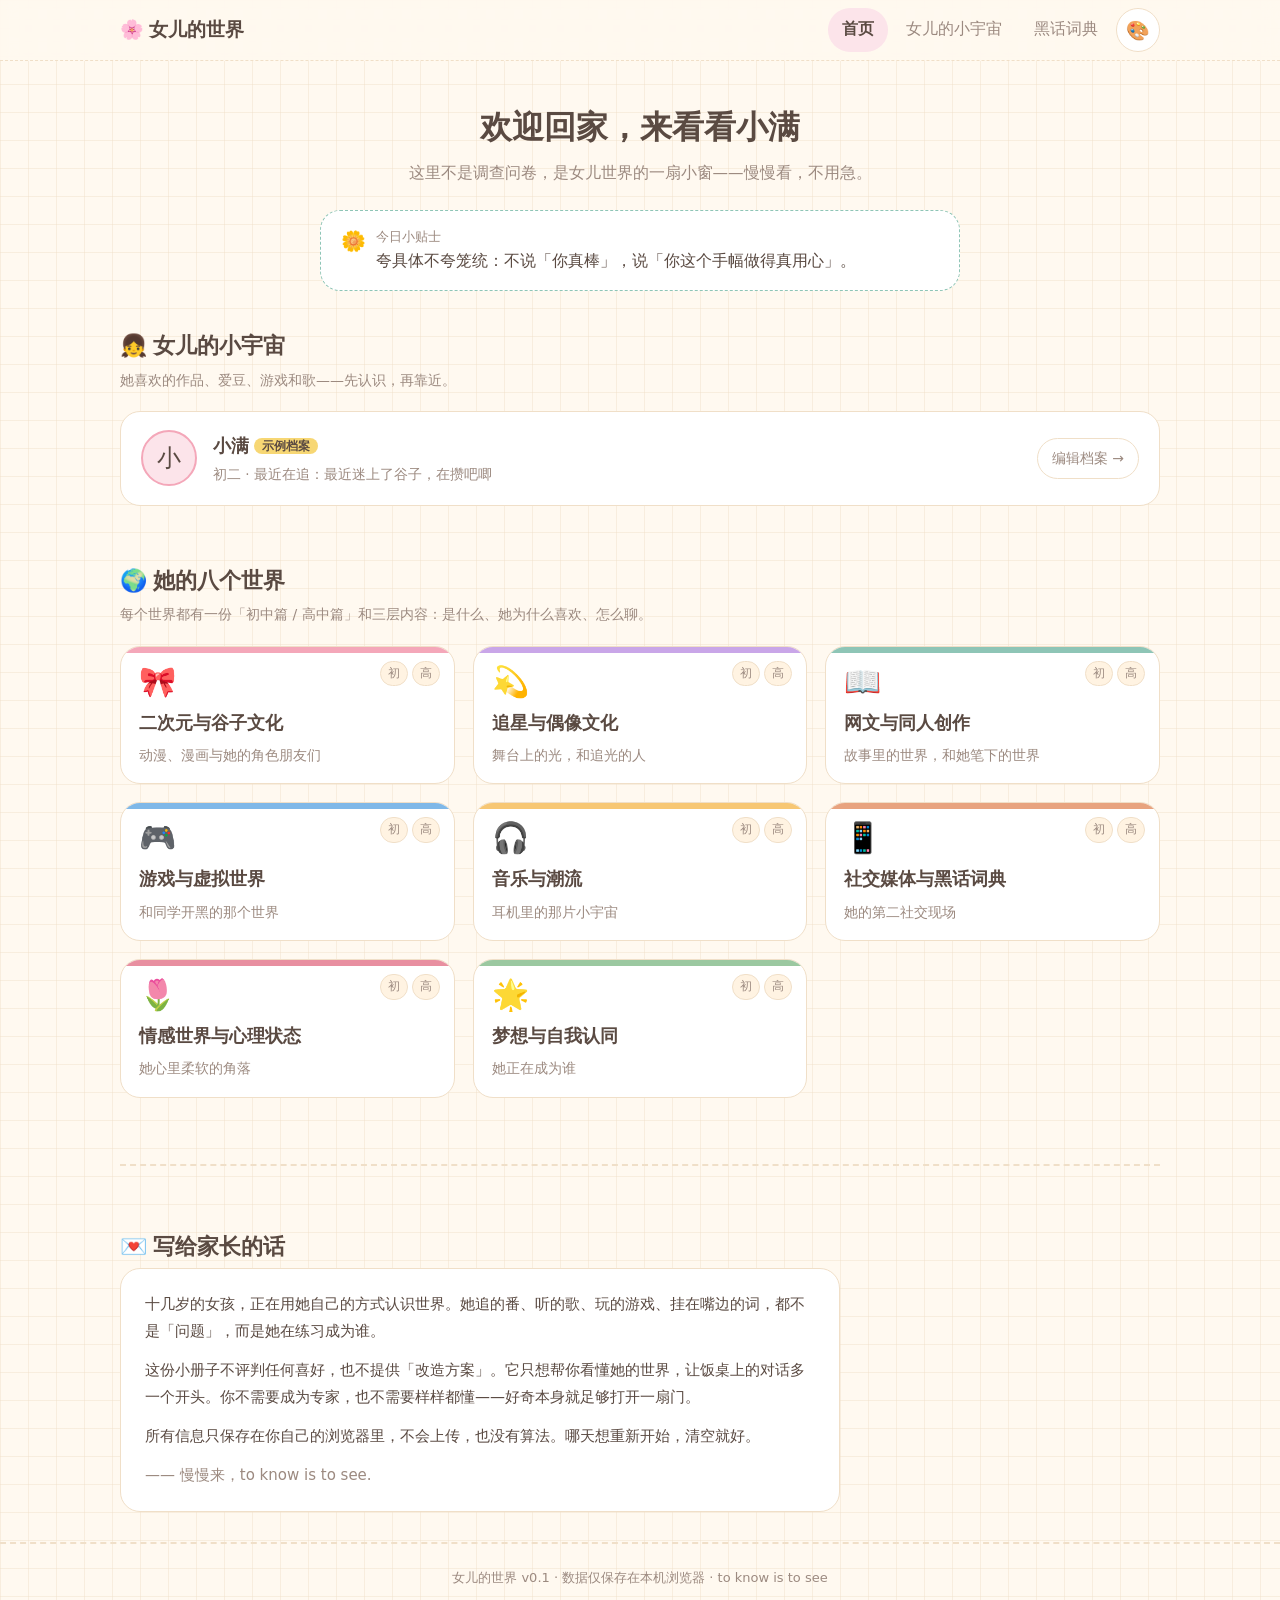
==== index.html @ 865e99ed "feat: 主题系统、档案存取与首页" ====
<!DOCTYPE html>
<html lang="zh-CN" data-theme="journal">
<head>
  <meta charset="UTF-8" />
  <meta name="viewport" content="width=device-width, initial-scale=1.0" />
  <title>女儿的世界</title>
  <link rel="icon" type="image/svg+xml" href="assets/favicon.svg" />
  <script>
    (function () {
      try {
        var t = localStorage.getItem("dw-theme");
        if (t) document.documentElement.dataset.theme = t;
      } catch (e) {}
    })();
  </script>
  <link rel="stylesheet" href="css/themes/journal.css" />
  <link rel="stylesheet" href="css/themes/dream.css" />
  <link rel="stylesheet" href="css/themes/minimal.css" />
  <link rel="stylesheet" href="css/themes/vintage.css" />
  <link rel="stylesheet" href="css/main.css" />
</head>
<body>
  <nav class="topnav">
    <div class="wrap">
      <a class="nav-brand" href="index.html">🌸 女儿的世界</a>
      <div class="nav-links">
        <a class="nav-link active" href="index.html">首页</a>
        <a class="nav-link" href="pages/archive.html">女儿的小宇宙</a>
        <a class="nav-link" href="pages/glossary.html">黑话词典</a>
        <div class="theme-zone">
          <button type="button" class="theme-btn" aria-label="切换主题" aria-haspopup="menu">🎨</button>
          <div class="theme-pop" role="menu" aria-label="选择主题"></div>
        </div>
      </div>
    </div>
  </nav>

  <main class="wrap">
    <header class="hero">
      <h1 id="greeting">欢迎回家</h1>
      <p class="hero-sub">这里不是调查问卷，是女儿世界的一扇小窗——慢慢看，不用急。</p>
      <div class="tip-card">
        <span class="tip-icon">🌼</span>
        <div>
          <div class="tip-label">今日小贴士</div>
          <p id="tip-text" class="mt-0"></p>
        </div>
      </div>
    </header>

    <section class="section">
      <h2 class="section-title">👧 女儿的小宇宙</h2>
      <p class="section-desc">她喜欢的作品、爱豆、游戏和歌——先认识，再靠近。</p>
      <a class="archive-card" id="archive-card" href="pages/archive.html">
        <span class="avatar" id="avatar">🌸</span>
        <div>
          <div class="a-name" id="a-name">女儿</div>
          <div class="a-meta" id="a-meta">点这里记下她的小宇宙</div>
        </div>
        <span class="a-edit">编辑档案 →</span>
      </a>
    </section>

    <section class="section">
      <h2 class="section-title">🌍 她的八个世界</h2>
      <p class="section-desc">每个世界都有一份「初中篇 / 高中篇」和三层内容：是什么、她为什么喜欢、怎么聊。</p>
      <div class="grid-modules" id="module-grid"></div>
    </section>

    <hr class="divider" />

    <section class="section">
      <h2 class="section-title">💌 写给家长的话</h2>
      <div class="letter">
        <p>十几岁的女孩，正在用她自己的方式认识世界。她追的番、听的歌、玩的游戏、挂在嘴边的词，都不是「问题」，而是她在练习成为谁。</p>
        <p>这份小册子不评判任何喜好，也不提供「改造方案」。它只想帮你看懂她的世界，让饭桌上的对话多一个开头。你不需要成为专家，也不需要样样都懂——好奇本身就足够打开一扇门。</p>
        <p>所有信息只保存在你自己的浏览器里，不会上传，也没有算法。哪天想重新开始，清空就好。</p>
        <p class="text-soft" style="margin-top:10px">—— 慢慢来，to know is to see.</p>
      </div>
    </section>
  </main>

  <footer class="site-footer">
    女儿的世界 v0.1 · 数据仅保存在本机浏览器 · to know is to see
  </footer>

  <script src="js/data.js"></script>
  <script src="js/ui.js"></script>
  <script src="js/archive.js"></script>
  <script src="js/theme.js"></script>
  <script>
    (function () {
      var view = archiveView();
      var a = view.archive;
      var nick = (a.nickname || "").trim();

      var greeting = document.getElementById("greeting");
      greeting.textContent = nick ? "欢迎回家，来看看" + nick : "欢迎回家";

      document.getElementById("tip-text").textContent = todayTip();

      var avatar = document.getElementById("avatar");
      avatar.textContent = nick ? nick.charAt(0) : "🌸";

      var nameEl = document.getElementById("a-name");
      if (view.isExample) {
        nameEl.innerHTML = esc(nick || "女儿") + ' <span class="badge-example">示例档案</span>';
      } else {
        nameEl.textContent = nick || "女儿";
      }

      var metaEl = document.getElementById("a-meta");
      var recent0 = a.recent && a.recent[0];
      if (recent0 && recent0.text) {
        var t = recent0.text;
        metaEl.textContent = (a.grade || "还没填年级") + " · 最近在追：" + (t.length > 22 ? t.slice(0, 22) + "…" : t);
      } else {
        metaEl.textContent = (a.grade || "还没填年级") + " · 点这里记下她最近在追什么";
      }

      document.getElementById("module-grid").innerHTML = window.DATA.modules
        .map(moduleCardHTML)
        .join("");

      initThemeSwitcher();
    })();
  </script>
</body>
</html>
---- css/themes/journal.css ----
/* 温暖手账风（默认主题）—— doc/03 §2.1 */
:root,
:root[data-theme="journal"] {
  --bg: #FFF9F0;
  --bg-soft: #FFF3E2;
  --card: #FFFFFF;
  --primary: #F4A7B9;
  --primary-soft: #FCE4EA;
  --accent: #8EC5B6;
  --accent-2: #F7D774;
  --text: #5A4A42;
  --text-soft: #9C8A80;
  --line: #F0DFC8;
  --danger: #E8886C;
  --font-title: "LXGW WenKai", "霞鹜文楷", "Kaiti SC", "STKaiti", "KaiTi", cursive;
  --font-body: "PingFang SC", "Hiragino Sans GB", "Microsoft YaHei", system-ui, -apple-system, sans-serif;
  --radius-card: 20px;
}
---- css/themes/dream.css ----
/* 梦幻星空风 —— doc/03 §2.2 */
:root[data-theme="dream"] {
  --bg: #F6F3FF;
  --bg-soft: #EFE9FF;
  --card: #FFFFFF;
  --primary: #9B8CE6;
  --primary-soft: #E9E4FF;
  --accent: #7FC8E8;
  --accent-2: #FFC7DE;
  --text: #4A4460;
  --text-soft: #8B85A3;
  --line: #E0DAF2;
  --danger: #E58FA2;
  --font-title: "LXGW WenKai", "霞鹜文楷", "Kaiti SC", "STKaiti", "KaiTi", cursive;
  --font-body: "PingFang SC", "Hiragino Sans GB", "Microsoft YaHei", system-ui, -apple-system, sans-serif;
  --radius-card: 24px;
}
---- css/themes/minimal.css ----
/* 简约现代风 —— doc/03 §2.3 */
:root[data-theme="minimal"] {
  --bg: #FAFAF8;
  --bg-soft: #F2F2EE;
  --card: #FFFFFF;
  --primary: #D98E9C;
  --primary-soft: #F6E9EC;
  --accent: #9AA8A0;
  --accent-2: #D9C8A9;
  --text: #3D3A37;
  --text-soft: #8A8580;
  --line: #E5E2DC;
  --danger: #C4705F;
  --font-title: "PingFang SC", "Hiragino Sans GB", "Microsoft YaHei", system-ui, -apple-system, sans-serif;
  --font-body: "PingFang SC", "Hiragino Sans GB", "Microsoft YaHei", system-ui, -apple-system, sans-serif;
  --radius-card: 16px;
}
---- css/themes/vintage.css ----
/* 复古日记风 —— doc/03 §2.4 */
:root[data-theme="vintage"] {
  --bg: #F5EDDC;
  --bg-soft: #EFE4CC;
  --card: #FAF5E8;
  --primary: #B0714B;
  --primary-soft: #EAD9C6;
  --accent: #7C8C6E;
  --accent-2: #C9A66B;
  --text: #4F4034;
  --text-soft: #8C7B6A;
  --line: #DCCDB2;
  --danger: #A9554C;
  --font-title: "LXGW WenKai", "霞鹜文楷", "Kaiti SC", "STKaiti", "KaiTi", cursive;
  --font-body: "Kaiti SC", "STKaiti", "KaiTi", "PingFang SC", "Hiragino Sans GB", serif;
  --radius-card: 18px;
}
---- css/main.css ----
/* ============================================================
   女儿的世界 · main.css
   基础 + 组件样式。颜色/字体/圆角全部来自主题 Token（css/themes/*.css）。
   设计规范：doc/女儿的世界/03-视觉设计规范.md
   ============================================================ */

/* ---------- Reset & 基础 ---------- */
*, *::before, *::after { box-sizing: border-box; }
* { margin: 0; }

html { -webkit-text-size-adjust: 100%; }

body {
  background-color: var(--bg);
  /* 极淡网格纹理（doc/03 §5：opacity < 0.03 量级） */
  background-image:
    linear-gradient(color-mix(in srgb, var(--line) 45%, transparent) 1px, transparent 1px),
    linear-gradient(90deg, color-mix(in srgb, var(--line) 45%, transparent) 1px, transparent 1px);
  background-size: 28px 28px;
  color: var(--text);
  font-family: var(--font-body);
  font-size: 15.5px;
  line-height: 1.8;
  min-height: 100svh;
  display: flex;
  flex-direction: column;
}

main { flex: 1; }

h1, h2, h3, h4 {
  font-family: var(--font-title);
  font-weight: 700;
  line-height: 1.4;
}

p { margin: 0 0 12px; }
p:last-child { margin-bottom: 0; }

a { color: inherit; text-decoration-color: color-mix(in srgb, var(--primary) 70%, transparent); text-underline-offset: 3px; }
a:hover { color: var(--text); }

img, svg { max-width: 100%; display: block; }

button {
  font: inherit;
  color: inherit;
  background: none;
  border: none;
  cursor: pointer;
}

:focus-visible {
  outline: 2px solid var(--primary);
  outline-offset: 2px;
  border-radius: 6px;
}

::selection { background: var(--primary-soft); }

.wrap { width: 100%; max-width: 1080px; margin: 0 auto; padding: 0 20px; }

.divider {
  border: none;
  border-top: 2px dashed var(--line);
  margin: 36px 0;
}

/* ---------- 顶部导航 ---------- */
.topnav {
  position: sticky;
  top: 0;
  z-index: 50;
  background: color-mix(in srgb, var(--bg) 88%, transparent);
  backdrop-filter: blur(8px);
  border-bottom: 1.5px dashed var(--line);
}

.topnav .wrap {
  display: flex;
  align-items: center;
  gap: 12px;
  min-height: 60px;
}

.nav-brand {
  font-family: var(--font-title);
  font-size: 19px;
  font-weight: 700;
  text-decoration: none;
  display: inline-flex;
  align-items: center;
  gap: 8px;
  min-height: 44px;
}

.nav-links { display: flex; gap: 4px; margin-left: auto; align-items: center; }

.nav-link {
  text-decoration: none;
  padding: 8px 14px;
  border-radius: 999px;
  color: var(--text-soft);
  min-height: 44px;
  display: inline-flex;
  align-items: center;
  transition: background 0.2s ease, color 0.2s ease;
}

.nav-link:hover { background: var(--bg-soft); color: var(--text); }
.nav-link.active { background: var(--primary-soft); color: var(--text); font-weight: 600; }

/* ---------- 主题切换器 ---------- */
.theme-zone { position: relative; }

.theme-btn {
  width: 44px;
  height: 44px;
  border-radius: 999px;
  background: var(--card);
  border: 1.5px solid var(--line);
  display: inline-flex;
  align-items: center;
  justify-content: center;
  font-size: 19px;
  transition: border-color 0.2s ease, transform 0.2s ease;
}
.theme-btn:hover { border-color: var(--primary); transform: rotate(10deg); }

.theme-pop {
  position: absolute;
  right: 0;
  top: calc(100% + 10px);
  background: var(--card);
  border: 1.5px solid var(--line);
  border-radius: 16px;
  box-shadow: 0 10px 30px color-mix(in srgb, var(--text) 14%, transparent);
  padding: 10px;
  width: 220px;
  display: none;
  z-index: 60;
}
.theme-pop.open { display: block; }

.theme-opt {
  display: flex;
  align-items: center;
  gap: 10px;
  width: 100%;
  padding: 9px 10px;
  border-radius: 12px;
  border: 2px solid transparent;
  text-align: left;
  transition: background 0.2s ease;
}
.theme-opt:hover { background: var(--bg-soft); }
.theme-opt.current { border-color: var(--primary); }

.theme-opt .swatches { display: flex; gap: 3px; flex-shrink: 0; }
.theme-opt .swatches i {
  width: 16px;
  height: 16px;
  border-radius: 5px;
  border: 1px solid color-mix(in srgb, var(--text) 12%, transparent);
}

/* ---------- Hero / 首页 ---------- */
.hero { padding: 44px 0 10px; text-align: center; }

.hero h1 { font-size: clamp(26px, 4.5vw, 32px); margin-bottom: 10px; }
.hero .hero-sub { color: var(--text-soft); max-width: 560px; margin: 0 auto; }

.tip-card {
  margin: 22px auto 0;
  max-width: 640px;
  background: var(--card);
  border: 1.5px dashed var(--accent);
  border-radius: var(--radius-card);
  padding: 14px 20px;
  text-align: left;
  display: flex;
  gap: 10px;
  align-items: flex-start;
}
.tip-card .tip-icon { font-size: 20px; line-height: 1.6; }
.tip-card .tip-label { font-size: 13px; color: var(--text-soft); }

/* ---------- 区块与卡片 ---------- */
.section { padding: 30px 0; }

.section-title {
  font-size: 22px;
  margin-bottom: 6px;
  display: flex;
  align-items: center;
  gap: 8px;
}

.section-desc { color: var(--text-soft); font-size: 14px; margin-bottom: 18px; }

.card {
  background: var(--card);
  border: 1px solid var(--line);
  border-radius: var(--radius-card);
  padding: 18px 20px;
}

/* ---------- 模块网格（doc/03 §4.1） ---------- */
.grid-modules {
  display: grid;
  grid-template-columns: 1fr;
  gap: 18px;
}
@media (min-width: 480px) { .grid-modules { grid-template-columns: repeat(2, 1fr); } }
@media (min-width: 900px) { .grid-modules { grid-template-columns: repeat(3, 1fr); } }

.module-card {
  position: relative;
  display: block;
  background: var(--card);
  border: 1px solid var(--line);
  border-radius: var(--radius-card);
  padding: 20px 18px 16px;
  text-decoration: none;
  overflow: hidden;
  transition: transform 0.2s ease, box-shadow 0.2s ease;
}

.module-card::before {
  content: "";
  position: absolute;
  inset: 0 0 auto 0;
  height: 6px;
  background: var(--mcolor, var(--primary));
}

.module-card:hover {
  transform: translateY(-4px);
  box-shadow: 0 12px 26px color-mix(in srgb, var(--text) 12%, transparent);
}

.module-card .m-emoji { font-size: 30px; line-height: 1; margin-bottom: 10px; }
.module-card .m-title { font-family: var(--font-title); font-size: 18px; font-weight: 700; }
.module-card .m-tagline { font-size: 13.5px; color: var(--text-soft); margin-top: 4px; }

.module-card .m-stage {
  position: absolute;
  top: 14px;
  right: 14px;
  display: flex;
  gap: 4px;
}
.module-card .m-stage i {
  font-style: normal;
  font-size: 12px;
  padding: 1px 7px;
  border-radius: 999px;
  background: var(--bg-soft);
  border: 1px solid var(--line);
  color: var(--text-soft);
}

/* ---------- 档案卡（首页横向，doc/03 §4.7） ---------- */
.archive-card {
  display: flex;
  align-items: center;
  gap: 16px;
  background: var(--card);
  border: 1px solid var(--line);
  border-radius: var(--radius-card);
  padding: 18px 20px;
  text-decoration: none;
  flex-wrap: wrap;
}

.avatar {
  width: 56px;
  height: 56px;
  border-radius: 50%;
  flex-shrink: 0;
  background: var(--primary-soft);
  border: 2px solid var(--primary);
  display: grid;
  place-items: center;
  font-family: var(--font-title);
  font-size: 24px;
  color: var(--text);
}

.archive-card .a-name { font-family: var(--font-title); font-size: 18px; font-weight: 700; }
.archive-card .a-meta { font-size: 13.5px; color: var(--text-soft); }
.archive-card .a-edit {
  margin-left: auto;
  font-size: 14px;
  color: var(--text-soft);
  border: 1.5px solid var(--line);
  border-radius: 999px;
  padding: 7px 14px;
  transition: border-color 0.2s ease;
  min-height: 36px;
  display: inline-flex;
  align-items: center;
}
.archive-card:hover .a-edit { border-color: var(--primary); }

.badge-example {
  font-size: 12px;
  background: var(--accent-2);
  color: var(--text);
  border-radius: 999px;
  padding: 1px 8px;
  vertical-align: 2px;
}

/* ---------- 贴纸标签（doc/03 §4.2，颜色不随主题） ---------- */
.sticker {
  display: inline-flex;
  align-items: center;
  gap: 6px;
  padding: 4px 14px;
  border-radius: 999px;
  font-size: 14.5px;
  font-weight: 600;
  transform: rotate(-2deg);
  transform-origin: left center;
}
.sticker-what { background: #E4F0FA; color: #3D6B94; }
.sticker-why  { background: #FCE4EA; color: #B04A6E; }
.sticker-how  { background: #E4F4EC; color: #3E7D5C; }

/* ---------- 三层内容卡片 ---------- */
.layer { margin-top: 26px; }
.layer .sticker { margin-bottom: 14px; }

.layer-cards { display: grid; grid-template-columns: repeat(auto-fit, minmax(260px, 1fr)); gap: 14px; }

.info-card { background: var(--card); border: 1px solid var(--line); border-radius: var(--radius-card); padding: 16px 18px; }
.info-card h4 { font-size: 16.5px; margin-bottom: 6px; }
.info-card p { font-size: 14.5px; color: var(--text); }

/* ---------- 话术气泡（doc/03 §4.3） ---------- */
.bubbles-label { font-size: 13px; color: var(--text-soft); margin-bottom: 8px; }

.bubble {
  display: inline-block;
  background: var(--card);
  border: 1px solid var(--line);
  border-radius: 16px 16px 16px 4px;
  padding: 10px 16px;
  margin: 0 0 10px;
  max-width: 640px;
  box-shadow: 0 2px 8px color-mix(in srgb, var(--text) 6%, transparent);
}
.bubble::before { content: "💬 "; }

/* ---------- 红线提示卡（doc/03 §4.4） ---------- */
.redline {
  margin-top: 16px;
  background: color-mix(in srgb, var(--danger) 10%, var(--card));
  border: 1.5px dashed var(--danger);
  border-radius: var(--radius-card);
  padding: 14px 18px;
}
.redline .redline-title { font-weight: 700; color: var(--danger); margin-bottom: 4px; }
.redline .redline-title::before { content: "🕊️ "; }
.redline p { font-size: 14.5px; }

.advice-block {
  margin-top: 14px;
  background: var(--bg-soft);
  border-radius: var(--radius-card);
  padding: 12px 18px;
}
.advice-block .advice-title { font-weight: 700; margin-bottom: 4px; }
.advice-block .advice-title::before { content: "🌱 "; }

/* ---------- 学段分段控件（doc/03 §4.5） ---------- */
.seg {
  display: inline-flex;
  background: var(--bg-soft);
  border: 1px solid var(--line);
  border-radius: 999px;
  padding: 4px;
  gap: 2px;
}

.seg-btn {
  position: relative;
  min-height: 40px;
  padding: 8px 20px;
  border-radius: 999px;
  color: var(--text-soft);
  display: inline-flex;
  align-items: center;
  gap: 6px;
  transition: background 0.2s ease, color 0.2s ease;
}
.seg-btn[aria-pressed="true"] { background: var(--primary); color: var(--text); font-weight: 700; }
.seg-btn .rec-dot {
  width: 6px;
  height: 6px;
  border-radius: 50%;
  background: var(--accent);
  display: none;
}
.seg-btn.recommended .rec-dot { display: inline-block; }
.seg-btn[aria-pressed="true"] .rec-dot { background: var(--text); }

/* ---------- 通用按钮 ---------- */
.btn {
  display: inline-flex;
  align-items: center;
  justify-content: center;
  gap: 6px;
  min-height: 44px;
  padding: 9px 22px;
  border-radius: 999px;
  font-size: 15px;
  border: 1.5px solid var(--line);
  background: var(--card);
  transition: border-color 0.2s ease, background 0.2s ease;
}
.btn:hover { border-color: var(--primary); }
.btn-primary { background: var(--primary); border-color: var(--primary); color: var(--text); font-weight: 700; }
.btn-ghost { background: transparent; }

/* ---------- 提示条 ---------- */
.banner-tip {
  background: var(--accent-2);
  border-radius: var(--radius-card);
  padding: 10px 18px;
  font-size: 14px;
  margin-bottom: 18px;
  display: flex;
  align-items: center;
  gap: 8px;
  flex-wrap: wrap;
}
.banner-tip a { font-weight: 600; }

/* 「她的世界」匹配卡 */
.match-card {
  background: var(--primary-soft);
  border: 1.5px dashed var(--primary);
  border-radius: var(--radius-card);
  padding: 14px 18px;
  margin-bottom: 18px;
  font-size: 14.5px;
}
.match-card .match-title { font-weight: 700; margin-bottom: 4px; }
.match-card .match-title::before { content: "💗 "; }

/* ---------- 档案页 ---------- */
.profile-head { display: flex; align-items: center; gap: 18px; flex-wrap: wrap; margin-bottom: 20px; }
.profile-head .p-name { font-family: var(--font-title); font-size: 24px; font-weight: 700; }
.profile-head .p-intro { color: var(--text-soft); }

.chips { display: flex; flex-wrap: wrap; gap: 8px; }

.chip {
  display: inline-flex;
  align-items: center;
  padding: 4px 12px;
  border-radius: 999px;
  background: var(--bg-soft);
  border: 1px solid var(--line);
  font-size: 13.5px;
}
.chip-btn { min-height: 34px; transition: background 0.2s ease, border-color 0.2s ease; }
.chip-btn[aria-pressed="true"] { background: var(--primary-soft); border-color: var(--primary); font-weight: 600; }

.kv-list { display: grid; grid-template-columns: 1fr; gap: 12px; }
@media (min-width: 640px) { .kv-list { grid-template-columns: repeat(2, 1fr); } }
.kv-list .kv { background: var(--card); border: 1px solid var(--line); border-radius: var(--radius-card); padding: 12px 16px; }
.kv-list .kv-label { font-size: 13px; color: var(--text-soft); }
.kv-list .kv-value { font-size: 15px; }

.empty-hint {
  color: var(--text-soft);
  font-size: 13.5px;
  font-style: italic;
}

/* 时间线（最近在追） */
.timeline { list-style: none; padding: 0; margin: 0; }
.timeline li {
  position: relative;
  padding: 0 0 16px 22px;
  border-left: 2px dashed var(--line);
  margin-left: 6px;
}
.timeline li:last-child { padding-bottom: 4px; }
.timeline li::before {
  content: "";
  position: absolute;
  left: -7px;
  top: 7px;
  width: 12px;
  height: 12px;
  border-radius: 50%;
  background: var(--primary);
  border: 2px solid var(--card);
}
.timeline .t-date { font-size: 12.5px; color: var(--text-soft); }

/* 表单 */
.form-grid { display: grid; grid-template-columns: 1fr; gap: 16px; }
@media (min-width: 640px) { .form-grid .span-2 { grid-column: span 2; } }
@media (min-width: 640px) { .form-grid { grid-template-columns: repeat(2, 1fr); } }

.field label { display: block; font-size: 14px; font-weight: 600; margin-bottom: 6px; }
.field .field-hint { font-size: 12.5px; color: var(--text-soft); font-weight: 400; margin-left: 6px; }

input[type="text"], input[type="search"], select, textarea {
  width: 100%;
  background: var(--card);
  border: 1.5px solid var(--line);
  border-radius: 12px;
  padding: 10px 14px;
  font: inherit;
  color: var(--text);
  transition: border-color 0.2s ease, background 0.2s ease, box-shadow 0.2s ease;
}
input:focus, select:focus, textarea:focus {
  outline: none;
  border-color: var(--primary);
  background: var(--primary-soft);
  box-shadow: 0 0 0 3px color-mix(in srgb, var(--primary-soft) 60%, transparent);
}
textarea { resize: vertical; min-height: 88px; }
select { appearance: none; }

.form-actions { display: flex; gap: 12px; flex-wrap: wrap; margin-top: 6px; }

/* ---------- 词典页（doc/03 §4.8） ---------- */
.search-box {
  width: 100%;
  border-radius: 999px;
  padding: 12px 20px;
  font-size: 15.5px;
  min-height: 48px;
}

.tabs {
  display: flex;
  gap: 8px;
  overflow-x: auto;
  padding: 4px 2px 10px;
  scrollbar-width: none;
}
.tabs::-webkit-scrollbar { display: none; }

.tab-btn {
  flex-shrink: 0;
  min-height: 38px;
  padding: 6px 16px;
  border-radius: 999px;
  border: 1.5px solid var(--line);
  background: var(--card);
  color: var(--text-soft);
  font-size: 14px;
  transition: all 0.2s ease;
}
.tab-btn:hover { border-color: var(--primary); color: var(--text); }
.tab-btn.on { background: var(--primary); border-color: var(--primary); color: var(--text); font-weight: 700; }

.gloss-grid { display: grid; grid-template-columns: 1fr; gap: 14px; }
@media (min-width: 700px) { .gloss-grid { grid-template-columns: repeat(2, 1fr); } }

.gloss-card { background: var(--card); border: 1px solid var(--line); border-radius: var(--radius-card); padding: 14px 18px; }
.gloss-card .g-term { font-weight: 700; font-size: 16.5px; display: flex; align-items: center; gap: 8px; flex-wrap: wrap; }
.gloss-card .g-module { font-size: 12px; color: var(--text-soft); border: 1px solid var(--line); border-radius: 999px; padding: 0 8px; }
.gloss-card .g-hot { font-size: 12px; background: var(--accent-2); border-radius: 999px; padding: 0 8px; }
.gloss-card .g-meaning { font-size: 14.5px; margin-top: 6px; }

.reply-block {
  margin-top: 10px;
  background: var(--bg-soft);
  border-radius: 10px;
  padding: 8px 12px;
  font-size: 14px;
  display: none;
}
.reply-block.open { display: block; }
.reply-block .r-label { font-size: 12.5px; color: var(--text-soft); }

.gloss-toggle {
  margin-top: 8px;
  font-size: 13.5px;
  color: var(--text-soft);
  min-height: 32px;
  padding: 4px 0;
}
.gloss-toggle:hover { color: var(--text); }

.gloss-empty { text-align: center; color: var(--text-soft); padding: 40px 0; }

/* ---------- 写给家长的话 ---------- */
.letter {
  background: var(--card);
  border: 1px solid var(--line);
  border-radius: var(--radius-card);
  padding: 22px 24px;
  max-width: 720px;
}
.letter p { font-size: 15px; }

/* ---------- 页脚 ---------- */
.site-footer {
  border-top: 2px dashed var(--line);
  padding: 22px 0 30px;
  color: var(--text-soft);
  font-size: 13px;
  text-align: center;
}

/* ---------- 工具类 ---------- */
.text-soft { color: var(--text-soft); }
.mt-0 { margin-top: 0; }
.back-link {
  display: inline-flex;
  align-items: center;
  gap: 6px;
  font-size: 14px;
  color: var(--text-soft);
  text-decoration: none;
  min-height: 44px;
}
.back-link:hover { color: var(--text); }

/* ---------- 动效降级（doc/03 §5/§6） ---------- */
@media (prefers-reduced-motion: reduce) {
  *, *::before, *::after {
    animation-duration: 0.01ms !important;
    animation-iteration-count: 1 !important;
    transition-duration: 0.01ms !important;
  }
  .module-card:hover { transform: none; }
}
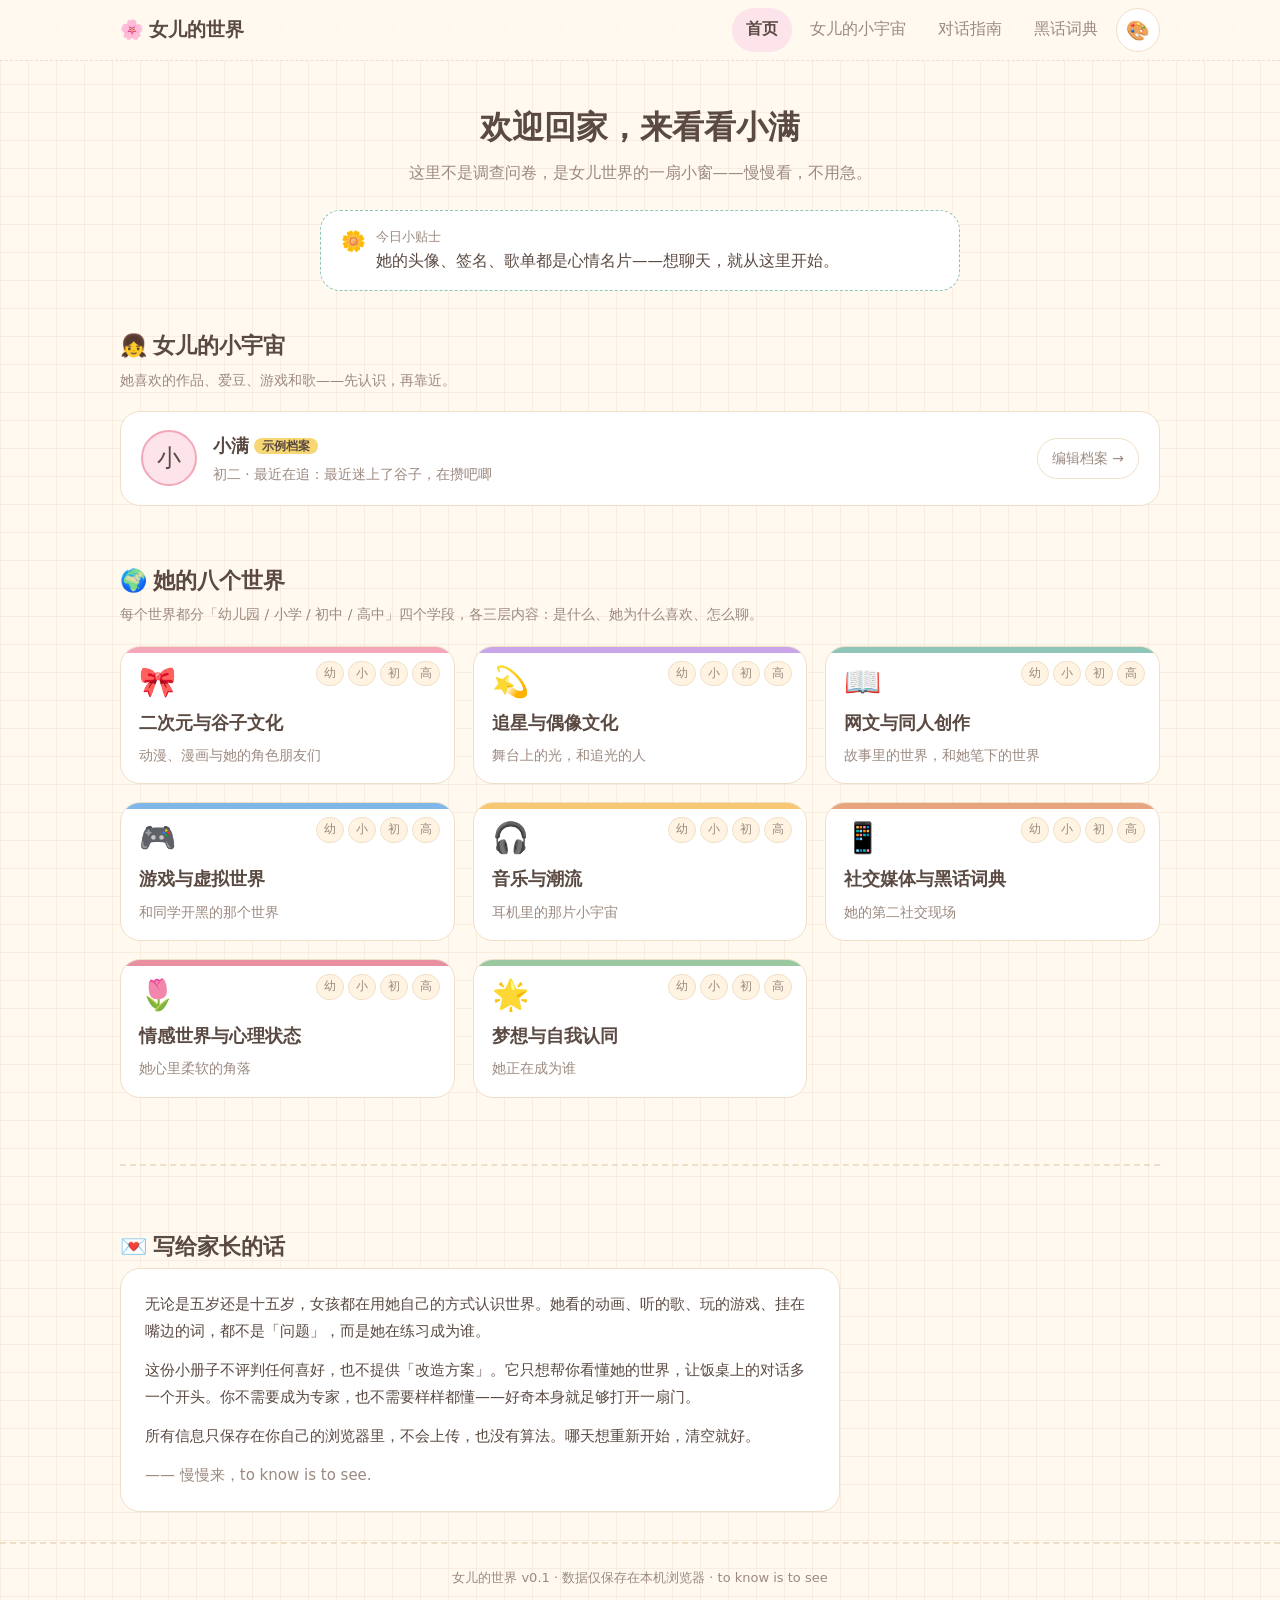
==== commit ec38e4fe: "feat: 幼儿园篇与小学篇全覆盖 + 父女对话指南页 - 8 模块全部扩展为 幼儿园/小学/初中/高中 四学段 × 三层内容（3–18 岁全覆盖） - 档案年级下拉扩为 13 项，gradeStag" ====
--- a/index.html
+++ b/index.html
@@ -26,6 +26,7 @@
       <div class="nav-links">
         <a class="nav-link active" href="index.html">首页</a>
         <a class="nav-link" href="pages/archive.html">女儿的小宇宙</a>
+        <a class="nav-link" href="pages/guide.html">对话指南</a>
         <a class="nav-link" href="pages/glossary.html">黑话词典</a>
         <div class="theme-zone">
           <button type="button" class="theme-btn" aria-label="切换主题" aria-haspopup="menu">🎨</button>
@@ -63,7 +64,7 @@
 
     <section class="section">
       <h2 class="section-title">🌍 她的八个世界</h2>
-      <p class="section-desc">每个世界都有一份「初中篇 / 高中篇」和三层内容：是什么、她为什么喜欢、怎么聊。</p>
+      <p class="section-desc">每个世界都分「幼儿园 / 小学 / 初中 / 高中」四个学段，各三层内容：是什么、她为什么喜欢、怎么聊。</p>
       <div class="grid-modules" id="module-grid"></div>
     </section>
 
@@ -72,7 +73,7 @@
     <section class="section">
       <h2 class="section-title">💌 写给家长的话</h2>
       <div class="letter">
-        <p>十几岁的女孩，正在用她自己的方式认识世界。她追的番、听的歌、玩的游戏、挂在嘴边的词，都不是「问题」，而是她在练习成为谁。</p>
+        <p>无论是五岁还是十五岁，女孩都在用她自己的方式认识世界。她看的动画、听的歌、玩的游戏、挂在嘴边的词，都不是「问题」，而是她在练习成为谁。</p>
         <p>这份小册子不评判任何喜好，也不提供「改造方案」。它只想帮你看懂她的世界，让饭桌上的对话多一个开头。你不需要成为专家，也不需要样样都懂——好奇本身就足够打开一扇门。</p>
         <p>所有信息只保存在你自己的浏览器里，不会上传，也没有算法。哪天想重新开始，清空就好。</p>
         <p class="text-soft" style="margin-top:10px">—— 慢慢来，to know is to see.</p>
--- a/css/main.css
+++ b/css/main.css
@@ -7,6 +7,7 @@
 /* ---------- Reset & 基础 ---------- */
 *, *::before, *::after { box-sizing: border-box; }
 * { margin: 0; }
+[hidden] { display: none !important; }
 
 html { -webkit-text-size-adjust: 100%; }
 
@@ -468,6 +469,7 @@
 }
 .chip-btn { min-height: 34px; transition: background 0.2s ease, border-color 0.2s ease; }
 .chip-btn[aria-pressed="true"] { background: var(--primary-soft); border-color: var(--primary); font-weight: 600; }
+.chip-faction { background: var(--primary-soft); border-color: var(--primary); font-weight: 600; }
 
 .kv-list { display: grid; grid-template-columns: 1fr; gap: 12px; }
 @media (min-width: 640px) { .kv-list { grid-template-columns: repeat(2, 1fr); } }
@@ -614,6 +616,66 @@
   text-align: center;
 }
 
+/* ---------- 父女对话指南 ---------- */
+.guide-grid {
+  display: grid;
+  grid-template-columns: repeat(auto-fit, minmax(280px, 1fr));
+  gap: 14px;
+}
+
+.method-card {
+  background: var(--card);
+  border: 1px solid var(--line);
+  border-radius: var(--radius-card);
+  padding: 16px 18px;
+}
+
+.method-card h4 {
+  font-size: 16.5px;
+  margin-bottom: 10px;
+  display: flex;
+  align-items: center;
+  gap: 8px;
+}
+
+.method-no {
+  width: 22px;
+  height: 22px;
+  border-radius: 50%;
+  flex-shrink: 0;
+  display: inline-grid;
+  place-items: center;
+  font-size: 12px;
+  font-weight: 700;
+  background: var(--primary-soft);
+  border: 1.5px solid var(--primary);
+}
+
+.method-when {
+  display: inline-block;
+  font-size: 12.5px;
+  padding: 2px 10px;
+  border-radius: 999px;
+  background: var(--bg-soft);
+  border: 1px solid var(--line);
+  color: var(--text-soft);
+  margin-bottom: 10px;
+}
+
+.method-card p { font-size: 14.5px; margin-bottom: 0; }
+
+.age-points {
+  margin: 8px 0 0;
+  padding-left: 18px;
+  display: grid;
+  gap: 8px;
+}
+
+.age-points li { font-size: 14.5px; }
+
+.dont-card { border-color: color-mix(in srgb, var(--danger) 45%, var(--line)); }
+.dont-card h4 { color: var(--danger); }
+
 /* ---------- 工具类 ---------- */
 .text-soft { color: var(--text-soft); }
 .mt-0 { margin-top: 0; }
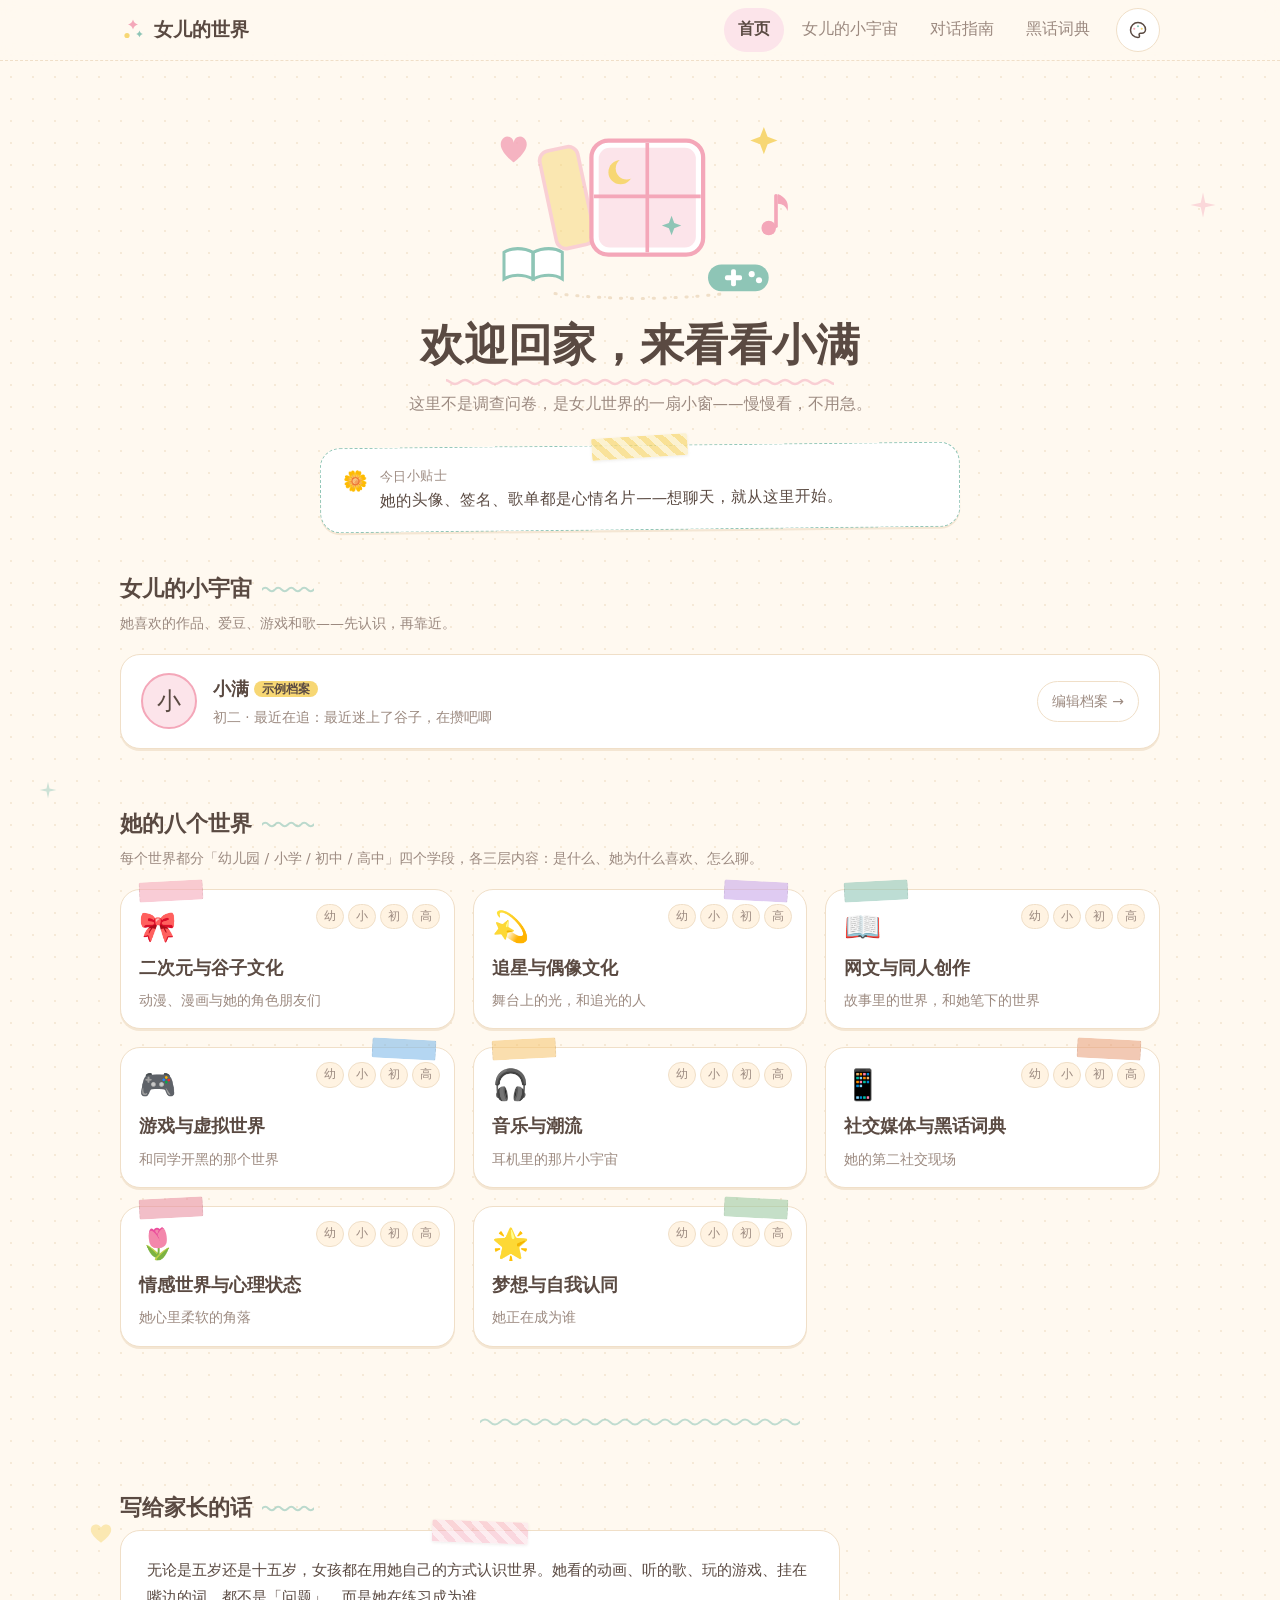
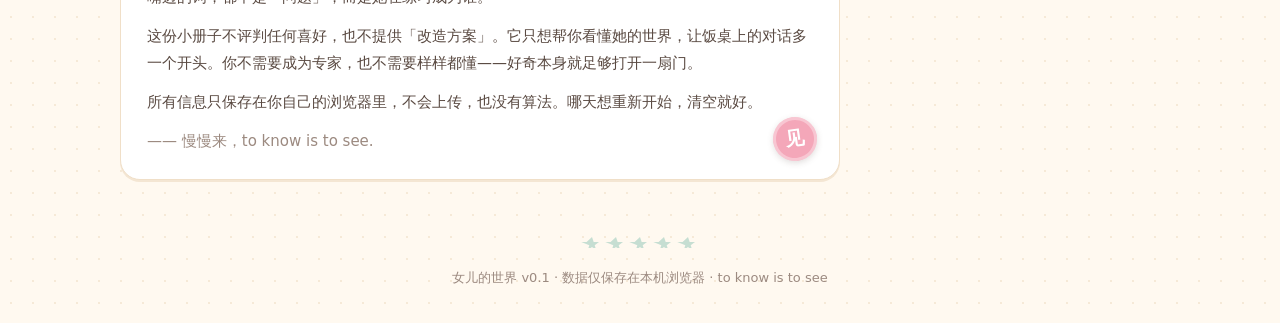
==== commit af57b561: "update" ====
--- a/index.html
+++ b/index.html
@@ -22,22 +22,71 @@
 <body>
   <nav class="topnav">
     <div class="wrap">
-      <a class="nav-brand" href="index.html">🌸 女儿的世界</a>
+      <a class="nav-brand" href="index.html"><svg class="logo" viewBox="0 0 26 26" aria-hidden="true" focusable="false"><path d="M13 2.5c.7 2.8 2.2 4.3 5 5-2.8.7-4.3 2.2-5 5-.7-2.8-2.2-4.3-5-5 2.8-.7 4.3-2.2 5-5z" fill="var(--primary)"/><path d="M19.5 13.5c.5 1.9 1.5 2.9 3.4 3.4-1.9.5-2.9 1.5-3.4 3.4-.5-1.9-1.5-2.9-3.4-3.4 1.9-.5 2.9-1.5 3.4-3.4z" fill="var(--accent)"/><circle cx="7" cy="18.5" r="2.6" fill="var(--accent-2)"/></svg>女儿的世界</a>
       <div class="nav-links">
         <a class="nav-link active" href="index.html">首页</a>
         <a class="nav-link" href="pages/archive.html">女儿的小宇宙</a>
         <a class="nav-link" href="pages/guide.html">对话指南</a>
         <a class="nav-link" href="pages/glossary.html">黑话词典</a>
-        <div class="theme-zone">
-          <button type="button" class="theme-btn" aria-label="切换主题" aria-haspopup="menu">🎨</button>
-          <div class="theme-pop" role="menu" aria-label="选择主题"></div>
-        </div>
+      </div>
+      <div class="theme-zone">
+        <button type="button" class="theme-btn" aria-label="切换主题" aria-haspopup="menu"><svg class="palette-ico" viewBox="0 0 24 24" aria-hidden="true" focusable="false"><path d="M12 3a9 9 0 1 0 0 18c1.4 0 1.8-.8 1.8-1.6 0-.7-.5-1.2-.5-1.9 0-.9.7-1.5 1.7-1.5h1.5A4.5 4.5 0 0 0 21 11.5C21 6.8 16.9 3 12 3z" fill="none" stroke="currentColor" stroke-width="1.8" stroke-linejoin="round"/><circle cx="7.5" cy="10.5" r="1.3" fill="var(--primary)"/><circle cx="12" cy="7.5" r="1.3" fill="var(--accent)"/><circle cx="16.5" cy="10.5" r="1.3" fill="var(--accent-2)"/></svg></button>
+        <div class="theme-pop" role="menu" aria-label="选择主题"></div>
       </div>
     </div>
   </nav>
 
   <main class="wrap">
     <header class="hero">
+      <!-- 手绘「小窗」插画（doc/03 §5）：窗内是月亮与星星，窗外飘着她的世界 -->
+      <div class="hero-visual" aria-hidden="true">
+        <svg viewBox="0 0 280 160" role="img" focusable="false">
+          <!-- 心 -->
+          <path d="M36 44 C36 44 22 34 26 26 C29 20 36 23 36 28 C36 23 43 20 46 26 C50 34 36 44 36 44 Z"
+                fill="var(--primary)" opacity="0.85"/>
+          <!-- 左开窗板 -->
+          <rect x="64" y="32" width="32" height="82" rx="8"
+                fill="var(--accent-2)" opacity="0.5"
+                stroke="var(--primary)" stroke-width="3"
+                transform="rotate(-12 80 73)"/>
+          <!-- 窗框 -->
+          <rect x="100" y="26" width="92" height="94" rx="14"
+                fill="var(--card)" stroke="var(--primary)" stroke-width="3.5"/>
+          <rect x="106" y="32" width="80" height="82" rx="9" fill="var(--primary-soft)"/>
+          <!-- 窗棂 -->
+          <line x1="146" y1="28" x2="146" y2="118" stroke="var(--primary)" stroke-width="3"/>
+          <line x1="102" y1="72" x2="190" y2="72" stroke="var(--primary)" stroke-width="3"/>
+          <!-- 窗内：月亮 -->
+          <circle cx="124" cy="52" r="10" fill="var(--accent-2)"/>
+          <circle cx="129" cy="49" r="9" fill="var(--primary-soft)"/>
+          <!-- 窗内：星星 -->
+          <path d="M0 -8 L2.2 -2.2 L8 0 L2.2 2.2 L0 8 L-2.2 2.2 L-8 0 L-2.2 -2.2 Z"
+                transform="translate(166 96)" fill="var(--accent)"/>
+          <!-- 右上：星星 -->
+          <path d="M0 -8 L2.2 -2.2 L8 0 L2.2 2.2 L0 8 L-2.2 2.2 L-8 0 L-2.2 -2.2 Z"
+                transform="translate(242 26) scale(1.4)" fill="var(--accent-2)"/>
+          <!-- 右：音符 -->
+          <circle cx="246" cy="98" r="6" fill="var(--primary)"/>
+          <rect x="250.5" y="70" width="3" height="28" rx="1.5" fill="var(--primary)"/>
+          <path d="M253.5 70 q10 4 8 14 q-2 -6 -8 -6 Z" fill="var(--primary)"/>
+          <!-- 左下：翻开的书 -->
+          <path d="M52 118 C44 114 34 114 28 118 L28 140 C34 136 44 136 52 140 Z"
+                fill="var(--card)" stroke="var(--accent)" stroke-width="2.5"/>
+          <path d="M52 118 C60 114 70 114 76 118 L76 140 C70 136 60 136 52 140 Z"
+                fill="var(--card)" stroke="var(--accent)" stroke-width="2.5"/>
+          <line x1="52" y1="118" x2="52" y2="140" stroke="var(--accent)" stroke-width="2.5"/>
+          <!-- 右下：游戏手柄 -->
+          <rect x="196" y="128" width="50" height="22" rx="11" fill="var(--accent)"/>
+          <rect x="215" y="132" width="4" height="14" rx="1.5" fill="var(--card)"/>
+          <rect x="210" y="137" width="14" height="4" rx="1.5" fill="var(--card)"/>
+          <circle cx="232" cy="136" r="2.5" fill="var(--card)"/>
+          <circle cx="238" cy="141" r="2.5" fill="var(--card)"/>
+          <!-- 手绘地线 -->
+          <path d="M70 152 Q140 160 210 152" fill="none"
+                stroke="var(--line)" stroke-width="2.5"
+                stroke-linecap="round" stroke-dasharray="1 8"/>
+        </svg>
+      </div>
       <h1 id="greeting">欢迎回家</h1>
       <p class="hero-sub">这里不是调查问卷，是女儿世界的一扇小窗——慢慢看，不用急。</p>
       <div class="tip-card">
@@ -49,8 +98,8 @@
       </div>
     </header>
 
-    <section class="section">
-      <h2 class="section-title">👧 女儿的小宇宙</h2>
+    <section class="section reveal">
+      <h2 class="section-title">女儿的小宇宙</h2>
       <p class="section-desc">她喜欢的作品、爱豆、游戏和歌——先认识，再靠近。</p>
       <a class="archive-card" id="archive-card" href="pages/archive.html">
         <span class="avatar" id="avatar">🌸</span>
@@ -62,16 +111,16 @@
       </a>
     </section>
 
-    <section class="section">
-      <h2 class="section-title">🌍 她的八个世界</h2>
+    <section class="section reveal">
+      <h2 class="section-title">她的八个世界</h2>
       <p class="section-desc">每个世界都分「幼儿园 / 小学 / 初中 / 高中」四个学段，各三层内容：是什么、她为什么喜欢、怎么聊。</p>
-      <div class="grid-modules" id="module-grid"></div>
+      <div class="grid-modules reveal-stagger" id="module-grid"></div>
     </section>
 
     <hr class="divider" />
 
-    <section class="section">
-      <h2 class="section-title">💌 写给家长的话</h2>
+    <section class="section reveal">
+      <h2 class="section-title">写给家长的话</h2>
       <div class="letter">
         <p>无论是五岁还是十五岁，女孩都在用她自己的方式认识世界。她看的动画、听的歌、玩的游戏、挂在嘴边的词，都不是「问题」，而是她在练习成为谁。</p>
         <p>这份小册子不评判任何喜好，也不提供「改造方案」。它只想帮你看懂她的世界，让饭桌上的对话多一个开头。你不需要成为专家，也不需要样样都懂——好奇本身就足够打开一扇门。</p>
@@ -124,6 +173,7 @@
         .join("");
 
       initThemeSwitcher();
+      initReveal();
     })();
   </script>
 </body>
--- a/css/themes/journal.css
+++ b/css/themes/journal.css
@@ -1,4 +1,4 @@
-/* 温暖手账风（默认主题）—— doc/03 §2.1 */
+/* 温暖手账风（默认主题）—— doc/03 §2.1 · design.md「手工艺术书」质感层 */
 :root,
 :root[data-theme="journal"] {
   --bg: #FFF9F0;
@@ -12,7 +12,20 @@
   --text-soft: #9C8A80;
   --line: #F0DFC8;
   --danger: #E8886C;
+  --seal: var(--primary);
   --font-title: "LXGW WenKai", "霞鹜文楷", "Kaiti SC", "STKaiti", "KaiTi", cursive;
   --font-body: "PingFang SC", "Hiragino Sans GB", "Microsoft YaHei", system-ui, -apple-system, sans-serif;
   --radius-card: 20px;
 }
+
+/* 纸面：奶油波点格 + 散落的星花与爱心涂鸦（手账本的一页） */
+:root[data-theme="journal"] body {
+  background-image:
+    url("data:image/svg+xml,%3Csvg xmlns='http://www.w3.org/2000/svg' viewBox='0 0 24 24'%3E%3Cpath d='M12 2l1.8 8.2L22 12l-8.2 1.8L12 22l-1.8-8.2L2 12l8.2-1.8z' fill='%23F4A7B9' fill-opacity='.4'/%3E%3C/svg%3E"),
+    url("data:image/svg+xml,%3Csvg xmlns='http://www.w3.org/2000/svg' viewBox='0 0 24 24'%3E%3Cpath d='M12 2l1.8 8.2L22 12l-8.2 1.8L12 22l-1.8-8.2L2 12l8.2-1.8z' fill='%238EC5B6' fill-opacity='.45'/%3E%3C/svg%3E"),
+    url("data:image/svg+xml,%3Csvg xmlns='http://www.w3.org/2000/svg' viewBox='0 0 24 24'%3E%3Cpath d='M12 21C6.8 16.6 2.6 13 2.6 8.9 2.6 6 4.9 4.2 7.4 4.2c1.8 0 3.4 1 4.6 2.7 1.2-1.7 2.8-2.7 4.6-2.7 2.5 0 4.8 1.8 4.8 4.7 0 4.1-4.2 7.7-9.4 12.1z' fill='%23F7D774' fill-opacity='.5'/%3E%3C/svg%3E"),
+    radial-gradient(color-mix(in srgb, var(--line) 62%, transparent) 1.1px, transparent 1.2px);
+  background-repeat: no-repeat, no-repeat, no-repeat, repeat;
+  background-position: right 5% top 190px, left 3% top 780px, left 7% top 1520px, 0 0;
+  background-size: 30px 30px, 20px 20px, 26px 26px, 22px 22px;
+}
--- a/css/themes/dream.css
+++ b/css/themes/dream.css
@@ -1,4 +1,4 @@
-/* 梦幻星空风 —— doc/03 §2.2 */
+/* 梦幻星空风 —— doc/03 §2.2 · design.md「手工艺术书」质感层 */
 :root[data-theme="dream"] {
   --bg: #F6F3FF;
   --bg-soft: #EFE9FF;
@@ -11,7 +11,20 @@
   --text-soft: #8B85A3;
   --line: #E0DAF2;
   --danger: #E58FA2;
+  --seal: var(--primary);
   --font-title: "LXGW WenKai", "霞鹜文楷", "Kaiti SC", "STKaiti", "KaiTi", cursive;
   --font-body: "PingFang SC", "Hiragino Sans GB", "Microsoft YaHei", system-ui, -apple-system, sans-serif;
   --radius-card: 24px;
 }
+
+/* 纸面：淡紫夜空 + 双柔光星云 + 月牙 + 星点砖 */
+:root[data-theme="dream"] body {
+  background-image:
+    radial-gradient(560px 420px at 88% -60px, color-mix(in srgb, var(--accent-2) 26%, transparent), transparent 72%),
+    radial-gradient(680px 520px at -8% 26%, color-mix(in srgb, var(--accent) 18%, transparent), transparent 72%),
+    url("data:image/svg+xml,%3Csvg xmlns='http://www.w3.org/2000/svg' viewBox='0 0 24 24'%3E%3Cpath d='M20.4 13.2A8.7 8.7 0 1 1 10.8 3.6a7.2 7.2 0 1 0 9.6 9.6z' fill='%239B8CE6' fill-opacity='.4'/%3E%3C/svg%3E"),
+    url("data:image/svg+xml,%3Csvg xmlns='http://www.w3.org/2000/svg' width='170' height='170' viewBox='0 0 170 170'%3E%3Cg fill='%23A897E8'%3E%3Ccircle cx='22' cy='32' r='1.6' opacity='.4'/%3E%3Ccircle cx='96' cy='14' r='1.2' opacity='.3'/%3E%3Cpath d='M138 62l1.6 5.4 5.4 1.6-5.4 1.6-1.6 5.4-1.6-5.4-5.4-1.6 5.4-1.6z' opacity='.35'/%3E%3Ccircle cx='52' cy='104' r='1.4' opacity='.3'/%3E%3Ccircle cx='124' cy='138' r='1.8' opacity='.35'/%3E%3Cpath d='M36 146l1.3 4.7 4.7 1.3-4.7 1.3-1.3 4.7-1.3-4.7-4.7-1.3 4.7-1.3z' opacity='.25'/%3E%3Ccircle cx='8' cy='80' r='1.1' opacity='.25'/%3E%3C/g%3E%3C/svg%3E");
+  background-repeat: no-repeat, no-repeat, no-repeat, repeat;
+  background-position: 0 0, 0 0, right 7% top 130px, 0 0;
+  background-size: auto, auto, 46px 46px, 170px 170px;
+}
--- a/css/themes/minimal.css
+++ b/css/themes/minimal.css
@@ -1,4 +1,4 @@
-/* 简约现代风 —— doc/03 §2.3 */
+/* 简约现代风 —— doc/03 §2.3 · design.md「手工艺术书」质感层（装饰密度：零） */
 :root[data-theme="minimal"] {
   --bg: #FAFAF8;
   --bg-soft: #F2F2EE;
@@ -11,7 +11,64 @@
   --text-soft: #8A8580;
   --line: #E5E2DC;
   --danger: #C4705F;
+  --seal: var(--primary);
   --font-title: "PingFang SC", "Hiragino Sans GB", "Microsoft YaHei", system-ui, -apple-system, sans-serif;
   --font-body: "PingFang SC", "Hiragino Sans GB", "Microsoft YaHei", system-ui, -apple-system, sans-serif;
   --radius-card: 16px;
+  --shadow-card: 0 1px 2px color-mix(in srgb, var(--text) 5%, transparent);
+  --shadow-lift: 0 8px 20px color-mix(in srgb, var(--text) 8%, transparent);
 }
+
+/* 纸面：暖白 + 极淡方格，靠留白与排版 */
+:root[data-theme="minimal"] body {
+  background-image:
+    linear-gradient(color-mix(in srgb, var(--line) 30%, transparent) 1px, transparent 1px),
+    linear-gradient(90deg, color-mix(in srgb, var(--line) 30%, transparent) 1px, transparent 1px);
+  background-size: 32px 32px;
+}
+
+/* 贴纸/胶带/波浪装饰退场；模块品牌色以顶部细条保留 */
+:root[data-theme="minimal"] .module-card::before,
+:root[data-theme="minimal"] .tip-card::before,
+:root[data-theme="minimal"] .sticker::after {
+  display: none;
+}
+:root[data-theme="minimal"] .module-card::after {
+  content: "";
+  position: absolute;
+  inset: 0 0 auto 0;
+  height: 5px;
+  background: var(--mcolor, var(--primary));
+}
+:root[data-theme="minimal"] .sticker { transform: none; }
+:root[data-theme="minimal"] .section-title::after {
+  width: 34px;
+  height: 3px;
+  border-radius: 2px;
+  opacity: 1;
+  -webkit-mask: none;
+  mask: none;
+}
+:root[data-theme="minimal"] .hero h1::after {
+  width: 44px;
+  height: 4px;
+  border-radius: 2px;
+  -webkit-mask: none;
+  mask: none;
+}
+:root[data-theme="minimal"] .divider {
+  height: 1px;
+  width: 100%;
+  max-width: 240px;
+  -webkit-mask: none;
+  mask: none;
+}
+:root[data-theme="minimal"] .site-footer::before {
+  width: 40px;
+  height: 3px;
+  border-radius: 2px;
+  -webkit-mask: none;
+  mask: none;
+}
+:root[data-theme="minimal"] .method-no { transform: none; }
+:root[data-theme="minimal"] .method-card:nth-child(even) .method-no { transform: none; }
--- a/css/themes/vintage.css
+++ b/css/themes/vintage.css
@@ -1,4 +1,4 @@
-/* 复古日记风 —— doc/03 §2.4 */
+/* 复古日记风 —— doc/03 §2.4 · design.md「手工艺术书」质感层 */
 :root[data-theme="vintage"] {
   --bg: #F5EDDC;
   --bg-soft: #EFE4CC;
@@ -11,7 +11,17 @@
   --text-soft: #8C7B6A;
   --line: #DCCDB2;
   --danger: #A9554C;
+  --seal: #A9554C;
   --font-title: "LXGW WenKai", "霞鹜文楷", "Kaiti SC", "STKaiti", "KaiTi", cursive;
   --font-body: "Kaiti SC", "STKaiti", "KaiTi", "PingFang SC", "Hiragino Sans GB", serif;
   --radius-card: 18px;
 }
+
+/* 纸面：牛皮纸纤维噪点 + 极淡方格 */
+:root[data-theme="vintage"] body {
+  background-image:
+    url("data:image/svg+xml,%3Csvg xmlns='http://www.w3.org/2000/svg' width='280' height='280'%3E%3Cfilter id='n'%3E%3CfeTurbulence type='fractalNoise' baseFrequency='0.85' numOctaves='2' stitchTiles='stitch'/%3E%3CfeColorMatrix values='0 0 0 0 0.42 0 0 0 0 0.33 0 0 0 0 0.20 0 0 0 0.06 0'/%3E%3C/filter%3E%3Crect width='280' height='280' filter='url(%23n)'/%3E%3C/svg%3E"),
+    linear-gradient(color-mix(in srgb, var(--line) 40%, transparent) 1px, transparent 1px),
+    linear-gradient(90deg, color-mix(in srgb, var(--line) 40%, transparent) 1px, transparent 1px);
+  background-size: 280px 280px, 30px 30px, 30px 30px;
+}
--- a/css/main.css
+++ b/css/main.css
@@ -1,28 +1,38 @@
 /* ============================================================
    女儿的世界 · main.css
+   Hallmark · genre: playful · macrostructure: Journal Front Page / Workbench / Long Document
+   design-system: design.md · designed-as-app
    基础 + 组件样式。颜色/字体/圆角全部来自主题 Token（css/themes/*.css）。
-   设计规范：doc/女儿的世界/03-视觉设计规范.md
+   设计规范：doc/女儿的世界/03-视觉设计规范.md + design.md
    ============================================================ */
+
+/* Hallmark · pre-emit critique: P5 H4 E5 S5 R4 V3（app 场景：一致性优先于多样性） */
+
+/* ---------- 跨主题 token（主题文件可覆写） ---------- */
+:root {
+  --shadow-card: 0 2px 0 color-mix(in srgb, var(--line) 70%, transparent);
+  --shadow-lift: 0 12px 26px color-mix(in srgb, var(--text) 12%, transparent);
+  --seal: var(--primary);
+  --ease-out: cubic-bezier(0.22, 1, 0.36, 1);
+  --dur: 220ms;
+}
 
 /* ---------- Reset & 基础 ---------- */
 *, *::before, *::after { box-sizing: border-box; }
 * { margin: 0; }
 [hidden] { display: none !important; }
 
-html { -webkit-text-size-adjust: 100%; }
+html { -webkit-text-size-adjust: 100%; overflow-x: clip; }
 
 body {
   background-color: var(--bg);
-  /* 极淡网格纹理（doc/03 §5：opacity < 0.03 量级） */
-  background-image:
-    linear-gradient(color-mix(in srgb, var(--line) 45%, transparent) 1px, transparent 1px),
-    linear-gradient(90deg, color-mix(in srgb, var(--line) 45%, transparent) 1px, transparent 1px);
-  background-size: 28px 28px;
+  /* 纸面纹理由各主题文件提供（波点/星空/方格/牛皮纸） */
   color: var(--text);
   font-family: var(--font-body);
   font-size: 15.5px;
   line-height: 1.8;
   min-height: 100svh;
+  overflow-x: clip;
   display: flex;
   flex-direction: column;
 }
@@ -33,6 +43,8 @@
   font-family: var(--font-title);
   font-weight: 700;
   line-height: 1.4;
+  font-style: normal;
+  overflow-wrap: anywhere;
 }
 
 p { margin: 0 0 12px; }
@@ -61,10 +73,17 @@
 
 .wrap { width: 100%; max-width: 1080px; margin: 0 auto; padding: 0 20px; }
 
+/* 波浪分隔线（手绘感，accent 色） */
 .divider {
   border: none;
-  border-top: 2px dashed var(--line);
-  margin: 36px 0;
+  height: 10px;
+  margin: 40px auto 36px;
+  width: 100%;
+  max-width: 320px;
+  background: var(--accent);
+  opacity: 0.55;
+  -webkit-mask: url("data:image/svg+xml,%3Csvg xmlns='http://www.w3.org/2000/svg' width='40' height='10' viewBox='0 0 40 10'%3E%3Cpath d='M0 5 Q 5 0 10 5 T 20 5 T 30 5 T 40 5' fill='none' stroke='%23000' stroke-width='2' stroke-linecap='round'/%3E%3C/svg%3E") repeat-x center / 40px 10px;
+  mask: url("data:image/svg+xml,%3Csvg xmlns='http://www.w3.org/2000/svg' width='40' height='10' viewBox='0 0 40 10'%3E%3Cpath d='M0 5 Q 5 0 10 5 T 20 5 T 30 5 T 40 5' fill='none' stroke='%23000' stroke-width='2' stroke-linecap='round'/%3E%3C/svg%3E") repeat-x center / 40px 10px;
 }
 
 /* ---------- 顶部导航 ---------- */
@@ -73,6 +92,7 @@
   top: 0;
   z-index: 50;
   background: color-mix(in srgb, var(--bg) 88%, transparent);
+  -webkit-backdrop-filter: blur(8px);
   backdrop-filter: blur(8px);
   border-bottom: 1.5px dashed var(--line);
 }
@@ -94,6 +114,7 @@
   gap: 8px;
   min-height: 44px;
 }
+.nav-brand .logo { width: 26px; height: 26px; flex-shrink: 0; }
 
 .nav-links { display: flex; gap: 4px; margin-left: auto; align-items: center; }
 
@@ -105,11 +126,31 @@
   min-height: 44px;
   display: inline-flex;
   align-items: center;
-  transition: background 0.2s ease, color 0.2s ease;
+  transition: background var(--dur) var(--ease-out), color var(--dur) var(--ease-out);
 }
 
 .nav-link:hover { background: var(--bg-soft); color: var(--text); }
+.nav-link:active { background: var(--primary-soft); color: var(--text); }
 .nav-link.active { background: var(--primary-soft); color: var(--text); font-weight: 600; }
+
+/* 移动端导航（<640px）：品牌 + 主题按钮一行，链接第二行横向轻扫 */
+@media (max-width: 639px) {
+  .topnav .wrap { flex-wrap: wrap; row-gap: 2px; }
+  .nav-brand { margin-right: auto; }
+  .nav-links {
+    order: 3;
+    flex-basis: 100%;
+    margin-left: -20px;
+    margin-right: -20px;
+    padding: 0 20px 2px;
+    overflow-x: auto;
+    scrollbar-width: none;
+    -webkit-mask-image: linear-gradient(90deg, transparent 0, #000 14px, #000 calc(100% - 14px), transparent 100%);
+    mask-image: linear-gradient(90deg, transparent 0, #000 14px, #000 calc(100% - 14px), transparent 100%);
+  }
+  .nav-links::-webkit-scrollbar { display: none; }
+  .nav-link { white-space: nowrap; }
+}
 
 /* ---------- 主题切换器 ---------- */
 .theme-zone { position: relative; }
@@ -124,9 +165,10 @@
   align-items: center;
   justify-content: center;
   font-size: 19px;
-  transition: border-color 0.2s ease, transform 0.2s ease;
+  transition: border-color var(--dur) var(--ease-out), transform var(--dur) var(--ease-out);
 }
 .theme-btn:hover { border-color: var(--primary); transform: rotate(10deg); }
+.theme-btn .palette-ico { width: 20px; height: 20px; }
 
 .theme-pop {
   position: absolute;
@@ -140,8 +182,16 @@
   width: 220px;
   display: none;
   z-index: 60;
+  transform-origin: top right;
 }
 .theme-pop.open { display: block; }
+
+@media (prefers-reduced-motion: no-preference) {
+  .theme-pop.open { animation: pop-in 0.16s cubic-bezier(0.22, 1, 0.36, 1); }
+  @keyframes pop-in {
+    from { opacity: 0; transform: translateY(-4px) scale(0.96); }
+  }
+}
 
 .theme-opt {
   display: flex;
@@ -155,6 +205,7 @@
   transition: background 0.2s ease;
 }
 .theme-opt:hover { background: var(--bg-soft); }
+.theme-opt:active { background: var(--primary-soft); }
 .theme-opt.current { border-color: var(--primary); }
 
 .theme-opt .swatches { display: flex; gap: 3px; flex-shrink: 0; }
@@ -166,25 +217,79 @@
 }
 
 /* ---------- Hero / 首页 ---------- */
-.hero { padding: 44px 0 10px; text-align: center; }
-
-.hero h1 { font-size: clamp(26px, 4.5vw, 32px); margin-bottom: 10px; }
+.hero { padding: 48px 0 14px; text-align: center; }
+
+.hero-visual { display: flex; justify-content: center; margin-bottom: 12px; }
+.hero-visual svg { width: min(340px, 78vw); height: auto; }
+
+.hero h1 {
+  font-size: clamp(30px, 5vw, 44px);
+  margin-bottom: 14px;
+  position: relative;
+  display: inline-block;
+}
+/* 手绘波浪下划线 */
+.hero h1::after {
+  content: "";
+  position: absolute;
+  left: 6%;
+  right: 6%;
+  bottom: -9px;
+  height: 8px;
+  background: var(--primary);
+  opacity: 0.5;
+  -webkit-mask: url("data:image/svg+xml,%3Csvg xmlns='http://www.w3.org/2000/svg' width='40' height='8' viewBox='0 0 40 8'%3E%3Cpath d='M0 4 Q 5 0 10 4 T 20 4 T 30 4 T 40 4' fill='none' stroke='%23000' stroke-width='2.4' stroke-linecap='round'/%3E%3C/svg%3E") repeat-x center / 40px 8px;
+  mask: url("data:image/svg+xml,%3Csvg xmlns='http://www.w3.org/2000/svg' width='40' height='8' viewBox='0 0 40 8'%3E%3Cpath d='M0 4 Q 5 0 10 4 T 20 4 T 30 4 T 40 4' fill='none' stroke='%23000' stroke-width='2.4' stroke-linecap='round'/%3E%3C/svg%3E") repeat-x center / 40px 8px;
+}
 .hero .hero-sub { color: var(--text-soft); max-width: 560px; margin: 0 auto; }
 
+/* 今日小贴士：便利贴（微倾 + 纸胶带） */
 .tip-card {
-  margin: 22px auto 0;
+  margin: 26px auto 0;
   max-width: 640px;
   background: var(--card);
   border: 1.5px dashed var(--accent);
   border-radius: var(--radius-card);
-  padding: 14px 20px;
+  padding: 16px 22px;
   text-align: left;
   display: flex;
-  gap: 10px;
+  gap: 12px;
   align-items: flex-start;
-}
-.tip-card .tip-icon { font-size: 20px; line-height: 1.6; }
-.tip-card .tip-label { font-size: 13px; color: var(--text-soft); }
+  position: relative;
+  box-shadow: var(--shadow-card);
+  transform: rotate(-0.6deg);
+}
+
+/* 和纸胶带（doc/03 §1：贴纸与胶带元素），跨主题取 token 调色 */
+.tip-card::before,
+.letter::before {
+  content: "";
+  position: absolute;
+  top: -10px;
+  left: 50%;
+  width: 96px;
+  height: 22px;
+  transform: translateX(-50%) rotate(-3deg);
+  background:
+    repeating-linear-gradient(45deg, transparent 0 6px, color-mix(in srgb, var(--card) 55%, transparent) 6px 12px),
+    color-mix(in srgb, var(--accent-2) 72%, transparent);
+  border-radius: 2px;
+  box-shadow: 0 1px 3px color-mix(in srgb, var(--text) 10%, transparent);
+  pointer-events: none;
+}
+.letter::before {
+  transform: translateX(-50%) rotate(2deg);
+  background:
+    repeating-linear-gradient(45deg, transparent 0 6px, color-mix(in srgb, var(--card) 55%, transparent) 6px 12px),
+    color-mix(in srgb, var(--primary) 45%, transparent);
+}
+.tip-card .tip-icon { font-size: 20px; line-height: 1.6; flex-shrink: 0; }
+.tip-card .tip-label {
+  font-size: 13px;
+  color: var(--text-soft);
+  font-family: var(--font-title);
+  letter-spacing: 0.04em;
+}
 
 /* ---------- 区块与卡片 ---------- */
 .section { padding: 30px 0; }
@@ -194,7 +299,18 @@
   margin-bottom: 6px;
   display: flex;
   align-items: center;
-  gap: 8px;
+  gap: 10px;
+  flex-wrap: wrap;
+}
+/* 手绘波浪短线（装饰，替代 emoji 前缀） */
+.section-title::after {
+  content: "";
+  width: 52px;
+  height: 7px;
+  background: var(--accent);
+  opacity: 0.6;
+  -webkit-mask: url("data:image/svg+xml,%3Csvg xmlns='http://www.w3.org/2000/svg' width='26' height='7' viewBox='0 0 26 7'%3E%3Cpath d='M0 3.5 Q 3.25 0 6.5 3.5 T 13 3.5 T 19.5 3.5 T 26 3.5' fill='none' stroke='%23000' stroke-width='2' stroke-linecap='round'/%3E%3C/svg%3E") repeat-x center / 26px 7px;
+  mask: url("data:image/svg+xml,%3Csvg xmlns='http://www.w3.org/2000/svg' width='26' height='7' viewBox='0 0 26 7'%3E%3Cpath d='M0 3.5 Q 3.25 0 6.5 3.5 T 13 3.5 T 19.5 3.5 T 26 3.5' fill='none' stroke='%23000' stroke-width='2' stroke-linecap='round'/%3E%3C/svg%3E") repeat-x center / 26px 7px;
 }
 
 .section-desc { color: var(--text-soft); font-size: 14px; margin-bottom: 18px; }
@@ -204,6 +320,7 @@
   border: 1px solid var(--line);
   border-radius: var(--radius-card);
   padding: 18px 20px;
+  box-shadow: var(--shadow-card);
 }
 
 /* ---------- 模块网格（doc/03 §4.1） ---------- */
@@ -212,8 +329,8 @@
   grid-template-columns: 1fr;
   gap: 18px;
 }
-@media (min-width: 480px) { .grid-modules { grid-template-columns: repeat(2, 1fr); } }
-@media (min-width: 900px) { .grid-modules { grid-template-columns: repeat(3, 1fr); } }
+@media (min-width: 480px) { .grid-modules { grid-template-columns: repeat(2, minmax(0, 1fr)); } }
+@media (min-width: 900px) { .grid-modules { grid-template-columns: repeat(3, minmax(0, 1fr)); } }
 
 .module-card {
   position: relative;
@@ -221,23 +338,51 @@
   background: var(--card);
   border: 1px solid var(--line);
   border-radius: var(--radius-card);
-  padding: 20px 18px 16px;
+  padding: 22px 18px 16px;
   text-decoration: none;
-  overflow: hidden;
-  transition: transform 0.2s ease, box-shadow 0.2s ease;
-}
-
+  overflow: visible;
+  box-shadow: var(--shadow-card);
+  transition: transform var(--dur) var(--ease-out), box-shadow var(--dur) var(--ease-out);
+}
+
+/* 纸胶带（模块品牌色，贴在卡片上沿） */
 .module-card::before {
   content: "";
   position: absolute;
-  inset: 0 0 auto 0;
-  height: 6px;
-  background: var(--mcolor, var(--primary));
-}
+  top: -9px;
+  left: 18px;
+  width: 64px;
+  height: 20px;
+  background: color-mix(in srgb, var(--mcolor, var(--primary)) 58%, transparent);
+  border-left: 1px dashed color-mix(in srgb, var(--text) 12%, transparent);
+  border-right: 1px dashed color-mix(in srgb, var(--text) 12%, transparent);
+  transform: rotate(-3deg);
+  border-radius: 2px;
+  pointer-events: none;
+}
+.module-card:nth-child(even)::before { left: auto; right: 18px; transform: rotate(3deg); }
 
 .module-card:hover {
-  transform: translateY(-4px);
-  box-shadow: 0 12px 26px color-mix(in srgb, var(--text) 12%, transparent);
+  transform: translateY(-4px) rotate(-0.4deg);
+  box-shadow: var(--shadow-lift);
+}
+
+.module-card:active { transform: translateY(-1px); transition-duration: 0.08s; }
+.module-card:focus-visible { outline-color: var(--mcolor, var(--primary)); }
+
+/* 入场渐次浮现：backwards fill，结束后不锁死 :hover transform */
+@media (prefers-reduced-motion: no-preference) {
+  .module-card { animation: rise-in 0.5s cubic-bezier(0.22, 1, 0.36, 1) backwards; }
+  .module-card:nth-child(2) { animation-delay: 0.06s; }
+  .module-card:nth-child(3) { animation-delay: 0.12s; }
+  .module-card:nth-child(4) { animation-delay: 0.18s; }
+  .module-card:nth-child(5) { animation-delay: 0.24s; }
+  .module-card:nth-child(6) { animation-delay: 0.30s; }
+  .module-card:nth-child(7) { animation-delay: 0.36s; }
+  .module-card:nth-child(8) { animation-delay: 0.42s; }
+  @keyframes rise-in {
+    from { opacity: 0; transform: translateY(10px); }
+  }
 }
 
 .module-card .m-emoji { font-size: 30px; line-height: 1; margin-bottom: 10px; }
@@ -272,6 +417,12 @@
   padding: 18px 20px;
   text-decoration: none;
   flex-wrap: wrap;
+  box-shadow: var(--shadow-card);
+  transition: transform var(--dur) var(--ease-out), box-shadow var(--dur) var(--ease-out);
+}
+.archive-card:hover {
+  transform: translateY(-2px);
+  box-shadow: var(--shadow-lift);
 }
 
 .avatar {
@@ -317,13 +468,24 @@
 .sticker {
   display: inline-flex;
   align-items: center;
-  gap: 6px;
-  padding: 4px 14px;
+  gap: 8px;
+  padding: 5px 16px 5px 12px;
   border-radius: 999px;
   font-size: 14.5px;
   font-weight: 600;
   transform: rotate(-2deg);
   transform-origin: left center;
+  box-shadow: 0 1px 0 color-mix(in srgb, var(--text) 8%, transparent);
+}
+/* 贴纸左端撕孔 */
+.sticker::after {
+  content: "";
+  width: 6px;
+  height: 6px;
+  border-radius: 50%;
+  background: var(--card);
+  border: 1px solid color-mix(in srgb, currentColor 30%, transparent);
+  flex-shrink: 0;
 }
 .sticker-what { background: #E4F0FA; color: #3D6B94; }
 .sticker-why  { background: #FCE4EA; color: #B04A6E; }
@@ -333,26 +495,52 @@
 .layer { margin-top: 26px; }
 .layer .sticker { margin-bottom: 14px; }
 
-.layer-cards { display: grid; grid-template-columns: repeat(auto-fit, minmax(260px, 1fr)); gap: 14px; }
-
-.info-card { background: var(--card); border: 1px solid var(--line); border-radius: var(--radius-card); padding: 16px 18px; }
+.layer-cards { display: grid; grid-template-columns: repeat(auto-fit, minmax(min(100%, 260px), 1fr)); gap: 14px; }
+
+.info-card {
+  background: var(--card);
+  border: 1px solid var(--line);
+  border-radius: var(--radius-card);
+  padding: 16px 18px;
+  box-shadow: var(--shadow-card);
+}
 .info-card h4 { font-size: 16.5px; margin-bottom: 6px; }
 .info-card p { font-size: 14.5px; color: var(--text); }
 
 /* ---------- 话术气泡（doc/03 §4.3） ---------- */
-.bubbles-label { font-size: 13px; color: var(--text-soft); margin-bottom: 8px; }
+.bubbles-label {
+  font-size: 13px;
+  color: var(--text-soft);
+  margin-bottom: 8px;
+  font-family: var(--font-title);
+  letter-spacing: 0.03em;
+}
 
 .bubble {
-  display: inline-block;
-  background: var(--card);
-  border: 1px solid var(--line);
-  border-radius: 16px 16px 16px 4px;
-  padding: 10px 16px;
-  margin: 0 0 10px;
+  position: relative;
+  display: block;
+  background: var(--card);
+  border: 1.5px solid var(--line);
+  border-radius: 18px 18px 18px 6px;
+  padding: 12px 18px;
+  margin: 0 0 12px;
   max-width: 640px;
-  box-shadow: 0 2px 8px color-mix(in srgb, var(--text) 6%, transparent);
-}
-.bubble::before { content: "💬 "; }
+  box-shadow: var(--shadow-card);
+}
+/* 手绘小尾巴 */
+.bubble::before {
+  content: "";
+  position: absolute;
+  left: -7px;
+  bottom: 8px;
+  width: 12px;
+  height: 12px;
+  background: var(--card);
+  border-left: 1.5px solid var(--line);
+  border-bottom: 1.5px solid var(--line);
+  border-radius: 0 0 0 8px;
+  transform: rotate(8deg);
+}
 
 /* ---------- 红线提示卡（doc/03 §4.4） ---------- */
 .redline {
@@ -378,6 +566,7 @@
 /* ---------- 学段分段控件（doc/03 §4.5） ---------- */
 .seg {
   display: inline-flex;
+  flex-wrap: wrap;
   background: var(--bg-soft);
   border: 1px solid var(--line);
   border-radius: 999px;
@@ -394,9 +583,15 @@
   display: inline-flex;
   align-items: center;
   gap: 6px;
-  transition: background 0.2s ease, color 0.2s ease;
-}
-.seg-btn[aria-pressed="true"] { background: var(--primary); color: var(--text); font-weight: 700; }
+  transition: background var(--dur) var(--ease-out), color var(--dur) var(--ease-out), transform 0.15s var(--ease-out);
+}
+.seg-btn[aria-pressed="true"] {
+  background: var(--primary);
+  color: var(--text);
+  font-weight: 700;
+  box-shadow: 0 2px 0 color-mix(in srgb, var(--text) 10%, transparent);
+}
+.seg-btn:active { transform: scale(0.97); }
 .seg-btn .rec-dot {
   width: 6px;
   height: 6px;
@@ -419,10 +614,18 @@
   font-size: 15px;
   border: 1.5px solid var(--line);
   background: var(--card);
-  transition: border-color 0.2s ease, background 0.2s ease;
-}
-.btn:hover { border-color: var(--primary); }
-.btn-primary { background: var(--primary); border-color: var(--primary); color: var(--text); font-weight: 700; }
+  transition: border-color var(--dur) var(--ease-out), background var(--dur) var(--ease-out), transform var(--dur) var(--ease-out), box-shadow var(--dur) var(--ease-out);
+}
+.btn:hover { border-color: var(--primary); transform: translateY(-1px); }
+.btn:active { transform: translateY(1px); box-shadow: none; transition-duration: 0.08s; }
+.btn:disabled { opacity: 0.55; cursor: not-allowed; }
+.btn-primary {
+  background: var(--primary);
+  border-color: var(--primary);
+  color: var(--text);
+  font-weight: 700;
+  box-shadow: 0 3px 0 color-mix(in srgb, var(--text) 12%, transparent);
+}
 .btn-ghost { background: transparent; }
 
 /* ---------- 提示条 ---------- */
@@ -466,21 +669,30 @@
   background: var(--bg-soft);
   border: 1px solid var(--line);
   font-size: 13.5px;
-}
-.chip-btn { min-height: 34px; transition: background 0.2s ease, border-color 0.2s ease; }
+  text-decoration: none;
+}
+a.chip { transition: border-color var(--dur) var(--ease-out), transform var(--dur) var(--ease-out); }
+a.chip:hover { border-color: var(--primary); transform: rotate(-1.5deg); }
+.chip-btn { min-height: 34px; transition: background var(--dur) var(--ease-out), border-color var(--dur) var(--ease-out), transform 0.15s var(--ease-out); }
+.chip-btn:active { transform: scale(0.96); }
 .chip-btn[aria-pressed="true"] { background: var(--primary-soft); border-color: var(--primary); font-weight: 600; }
 .chip-faction { background: var(--primary-soft); border-color: var(--primary); font-weight: 600; }
 
 .kv-list { display: grid; grid-template-columns: 1fr; gap: 12px; }
-@media (min-width: 640px) { .kv-list { grid-template-columns: repeat(2, 1fr); } }
-.kv-list .kv { background: var(--card); border: 1px solid var(--line); border-radius: var(--radius-card); padding: 12px 16px; }
+@media (min-width: 640px) { .kv-list { grid-template-columns: repeat(2, minmax(0, 1fr)); } }
+.kv-list .kv {
+  background: var(--card);
+  border: 1px solid var(--line);
+  border-radius: var(--radius-card);
+  padding: 12px 16px;
+  box-shadow: var(--shadow-card);
+}
 .kv-list .kv-label { font-size: 13px; color: var(--text-soft); }
-.kv-list .kv-value { font-size: 15px; }
+.kv-list .kv-value { font-size: 15px; overflow-wrap: anywhere; }
 
 .empty-hint {
   color: var(--text-soft);
   font-size: 13.5px;
-  font-style: italic;
 }
 
 /* 时间线（最近在追） */
@@ -510,8 +722,8 @@
 @media (min-width: 640px) { .form-grid .span-2 { grid-column: span 2; } }
 @media (min-width: 640px) { .form-grid { grid-template-columns: repeat(2, 1fr); } }
 
-.field label { display: block; font-size: 14px; font-weight: 600; margin-bottom: 6px; }
-.field .field-hint { font-size: 12.5px; color: var(--text-soft); font-weight: 400; margin-left: 6px; }
+.field label { display: block; font-size: 14px; font-weight: 600; margin-bottom: 6px; font-family: var(--font-title); }
+.field .field-hint { font-size: 12.5px; color: var(--text-soft); font-weight: 400; margin-left: 6px; font-family: var(--font-body); }
 
 input[type="text"], input[type="search"], select, textarea {
   width: 100%;
@@ -521,7 +733,7 @@
   padding: 10px 14px;
   font: inherit;
   color: var(--text);
-  transition: border-color 0.2s ease, background 0.2s ease, box-shadow 0.2s ease;
+  transition: border-color var(--dur) var(--ease-out), background var(--dur) var(--ease-out), box-shadow var(--dur) var(--ease-out);
 }
 input:focus, select:focus, textarea:focus {
   outline: none;
@@ -561,18 +773,33 @@
   background: var(--card);
   color: var(--text-soft);
   font-size: 14px;
-  transition: all 0.2s ease;
+  transition: all var(--dur) var(--ease-out);
 }
 .tab-btn:hover { border-color: var(--primary); color: var(--text); }
+.tab-btn:active { transform: scale(0.97); }
 .tab-btn.on { background: var(--primary); border-color: var(--primary); color: var(--text); font-weight: 700; }
 
 .gloss-grid { display: grid; grid-template-columns: 1fr; gap: 14px; }
-@media (min-width: 700px) { .gloss-grid { grid-template-columns: repeat(2, 1fr); } }
-
-.gloss-card { background: var(--card); border: 1px solid var(--line); border-radius: var(--radius-card); padding: 14px 18px; }
-.gloss-card .g-term { font-weight: 700; font-size: 16.5px; display: flex; align-items: center; gap: 8px; flex-wrap: wrap; }
-.gloss-card .g-module { font-size: 12px; color: var(--text-soft); border: 1px solid var(--line); border-radius: 999px; padding: 0 8px; }
-.gloss-card .g-hot { font-size: 12px; background: var(--accent-2); border-radius: 999px; padding: 0 8px; }
+@media (min-width: 700px) { .gloss-grid { grid-template-columns: repeat(2, minmax(0, 1fr)); } }
+
+.gloss-card {
+  background: var(--card);
+  border: 1px solid var(--line);
+  border-radius: var(--radius-card);
+  padding: 14px 18px;
+  box-shadow: var(--shadow-card);
+}
+.gloss-card .g-term {
+  font-weight: 700;
+  font-size: 16.5px;
+  font-family: var(--font-title);
+  display: flex;
+  align-items: center;
+  gap: 8px;
+  flex-wrap: wrap;
+}
+.gloss-card .g-module { font-size: 12px; color: var(--text-soft); border: 1px solid var(--line); border-radius: 999px; padding: 0 8px; font-family: var(--font-body); }
+.gloss-card .g-hot { font-size: 12px; background: var(--accent-2); border-radius: 999px; padding: 0 8px; font-family: var(--font-body); }
 .gloss-card .g-meaning { font-size: 14.5px; margin-top: 6px; }
 
 .reply-block {
@@ -584,7 +811,14 @@
   display: none;
 }
 .reply-block.open { display: block; }
-.reply-block .r-label { font-size: 12.5px; color: var(--text-soft); }
+
+@media (prefers-reduced-motion: no-preference) {
+  .reply-block.open { animation: fade-slide-in 0.2s ease; }
+  @keyframes fade-slide-in {
+    from { opacity: 0; transform: translateY(-2px); }
+  }
+}
+.reply-block .r-label { font-size: 12.5px; color: var(--text-soft); font-family: var(--font-title); letter-spacing: 0.03em; }
 
 .gloss-toggle {
   margin-top: 8px;
@@ -597,29 +831,62 @@
 
 .gloss-empty { text-align: center; color: var(--text-soft); padding: 40px 0; }
 
-/* ---------- 写给家长的话 ---------- */
+/* ---------- 写给家长的话（信纸 + 蜡封印） ---------- */
 .letter {
-  background: var(--card);
-  border: 1px solid var(--line);
-  border-radius: var(--radius-card);
-  padding: 22px 24px;
+  position: relative;
+  background: var(--card);
+  border: 1px solid var(--line);
+  border-radius: var(--radius-card);
+  padding: 26px 26px 24px;
   max-width: 720px;
+  box-shadow: var(--shadow-card);
 }
 .letter p { font-size: 15px; }
+/* 蜡封印 */
+.letter::after {
+  content: "见";
+  position: absolute;
+  right: 22px;
+  bottom: 18px;
+  width: 44px;
+  height: 44px;
+  border-radius: 50%;
+  background: var(--seal);
+  color: var(--card);
+  font-family: var(--font-title);
+  font-size: 19px;
+  font-weight: 700;
+  display: grid;
+  place-items: center;
+  box-shadow: inset 0 0 0 3px color-mix(in srgb, var(--card) 35%, transparent), 0 2px 6px color-mix(in srgb, var(--text) 18%, transparent);
+  transform: rotate(-8deg);
+}
 
 /* ---------- 页脚 ---------- */
 .site-footer {
-  border-top: 2px dashed var(--line);
-  padding: 22px 0 30px;
+  border-top: none;
+  padding: 26px 0 34px;
   color: var(--text-soft);
   font-size: 13px;
   text-align: center;
+}
+/* 页脚星行分隔 */
+.site-footer::before {
+  content: "";
+  display: block;
+  margin: 0 auto 18px;
+  width: 120px;
+  height: 12px;
+  background: var(--accent);
+  opacity: 0.5;
+  -webkit-mask: url("data:image/svg+xml,%3Csvg xmlns='http://www.w3.org/2000/svg' width='24' height='12' viewBox='0 0 24 12'%3E%3Cpath d='M12 1l1.7 5 5.3.1-4.3 3.1 1.6 5-4.3-3.1-4.3 3.1 1.6-5L1.3 6.1l5.3-.1z' fill='%23000'/%3E%3C/svg%3E") repeat-x center / 24px 12px;
+  mask: url("data:image/svg+xml,%3Csvg xmlns='http://www.w3.org/2000/svg' width='24' height='12' viewBox='0 0 24 12'%3E%3Cpath d='M12 1l1.7 5 5.3.1-4.3 3.1 1.6 5-4.3-3.1-4.3 3.1 1.6-5L1.3 6.1l5.3-.1z' fill='%23000'/%3E%3C/svg%3E") repeat-x center / 24px 12px;
 }
 
 /* ---------- 父女对话指南 ---------- */
 .guide-grid {
   display: grid;
-  grid-template-columns: repeat(auto-fit, minmax(280px, 1fr));
+  grid-template-columns: repeat(auto-fit, minmax(min(100%, 280px), 1fr));
   gap: 14px;
 }
 
@@ -628,6 +895,7 @@
   border: 1px solid var(--line);
   border-radius: var(--radius-card);
   padding: 16px 18px;
+  box-shadow: var(--shadow-card);
 }
 
 .method-card h4 {
@@ -638,18 +906,22 @@
   gap: 8px;
 }
 
+/* 编号圆标：手写数字贴纸 */
 .method-no {
-  width: 22px;
-  height: 22px;
+  width: 24px;
+  height: 24px;
   border-radius: 50%;
   flex-shrink: 0;
   display: inline-grid;
   place-items: center;
-  font-size: 12px;
+  font-size: 12.5px;
   font-weight: 700;
+  font-family: var(--font-title);
   background: var(--primary-soft);
   border: 1.5px solid var(--primary);
-}
+  transform: rotate(-4deg);
+}
+.method-card:nth-child(even) .method-no { transform: rotate(4deg); }
 
 .method-when {
   display: inline-block;
@@ -697,5 +969,6 @@
     animation-iteration-count: 1 !important;
     transition-duration: 0.01ms !important;
   }
-  .module-card:hover { transform: none; }
-}
+  .module-card:hover, .archive-card:hover, .btn:hover { transform: none; }
+  .tip-card, .letter::after, .method-no { transform: none; }
+}
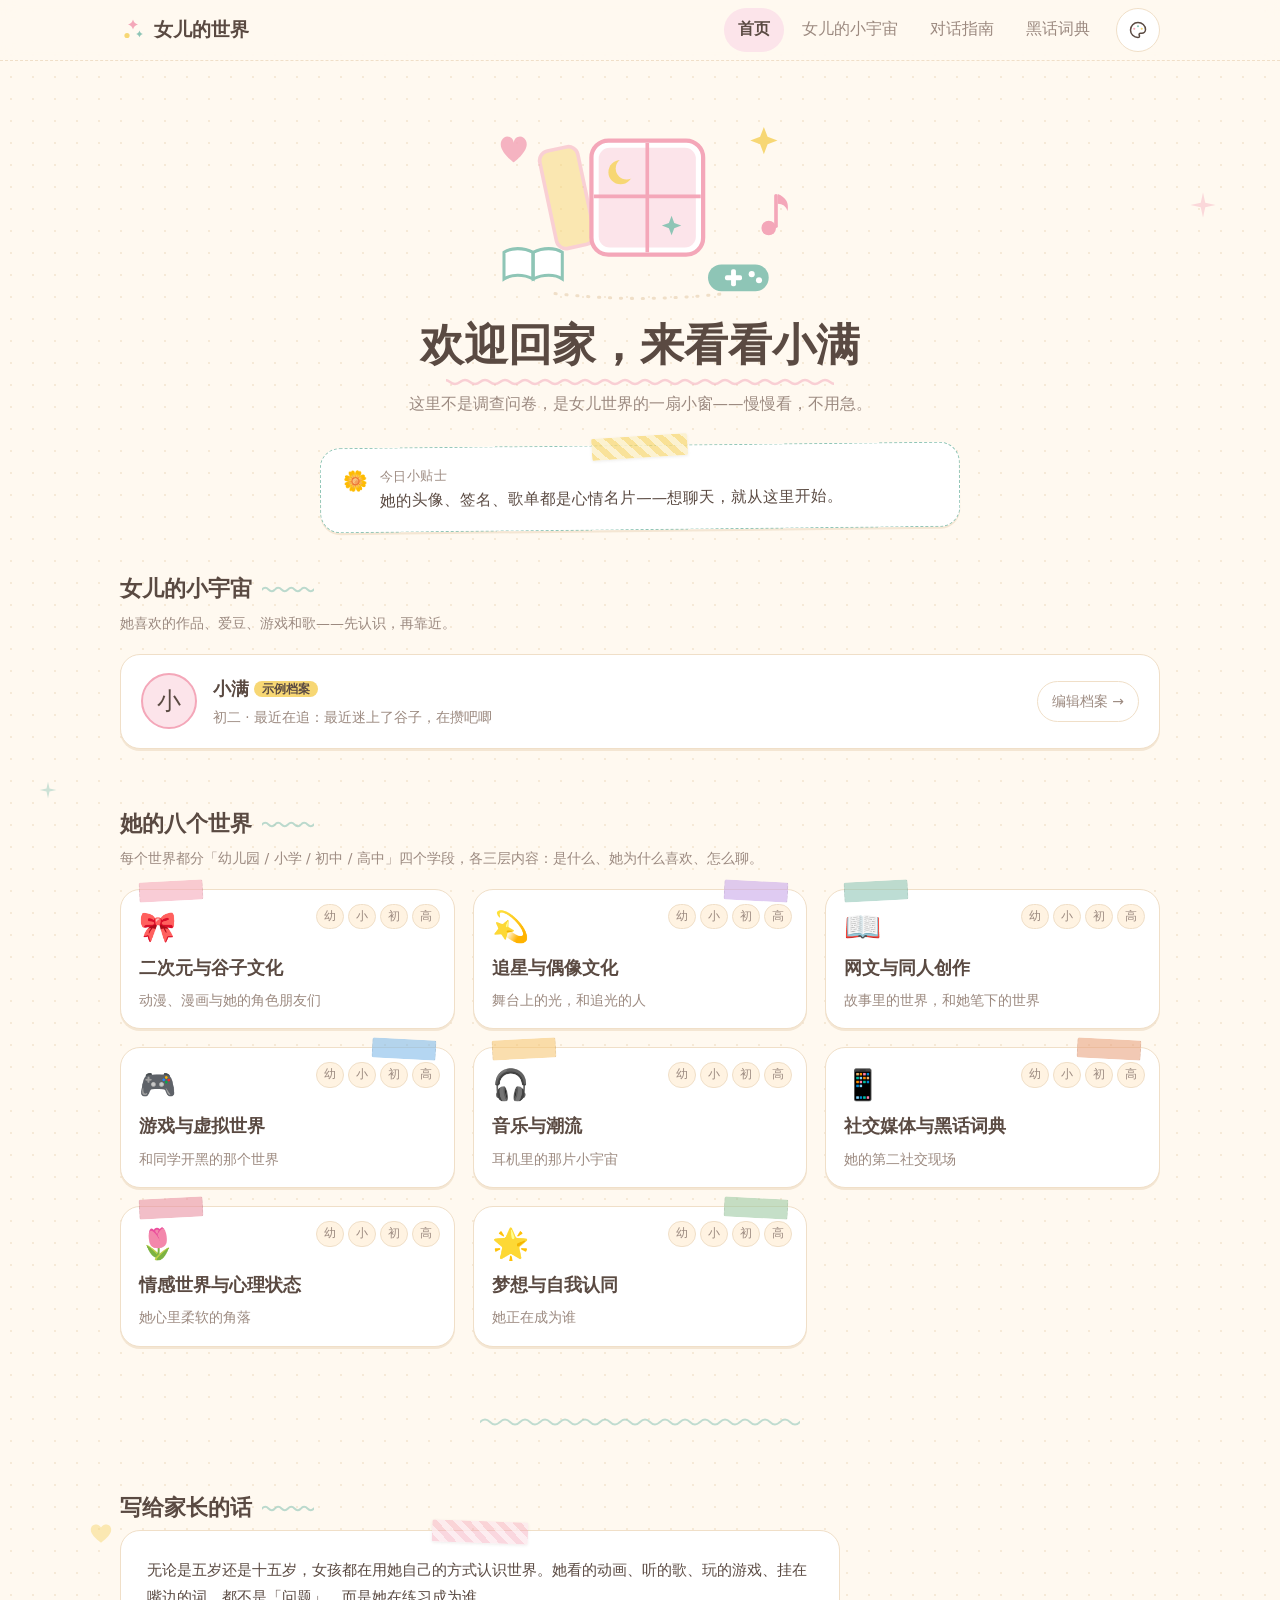
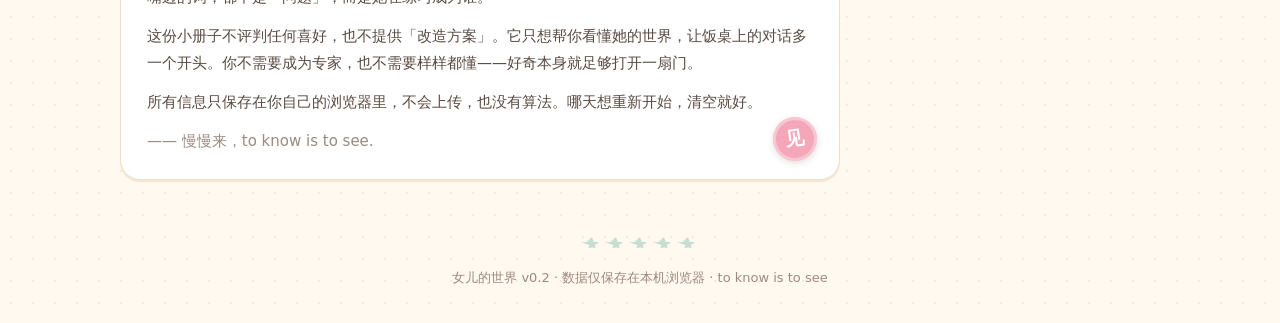
==== commit a8cc20cd: "feat: 全站分享 meta（description/og/theme-color）+ 版本口径 v0.2" ====
--- a/index.html
+++ b/index.html
@@ -4,6 +4,11 @@
   <meta charset="UTF-8" />
   <meta name="viewport" content="width=device-width, initial-scale=1.0" />
   <title>女儿的世界</title>
+  <meta name="description" content="给 3–18 岁女孩家长的文化翻译小册子：用她自己的方式，看懂她追的番、粉的人、玩的游戏、挂在嘴边的词。不评判、不上传，让饭桌上的对话多一个开头。" />
+  <meta property="og:title" content="女儿的世界" />
+  <meta property="og:description" content="8 大世界 × 幼儿园/小学/初中/高中四学段三层内容 + 黑话词典 + 父女对话指南，本地双击即用。" />
+  <meta property="og:type" content="website" />
+  <meta name="theme-color" content="#F4A7B9" />
   <link rel="icon" type="image/svg+xml" href="assets/favicon.svg" />
   <script>
     (function () {
@@ -131,7 +136,7 @@
   </main>
 
   <footer class="site-footer">
-    女儿的世界 v0.1 · 数据仅保存在本机浏览器 · to know is to see
+    女儿的世界 v0.2 · 数据仅保存在本机浏览器 · to know is to see
   </footer>
 
   <script src="js/data.js"></script>
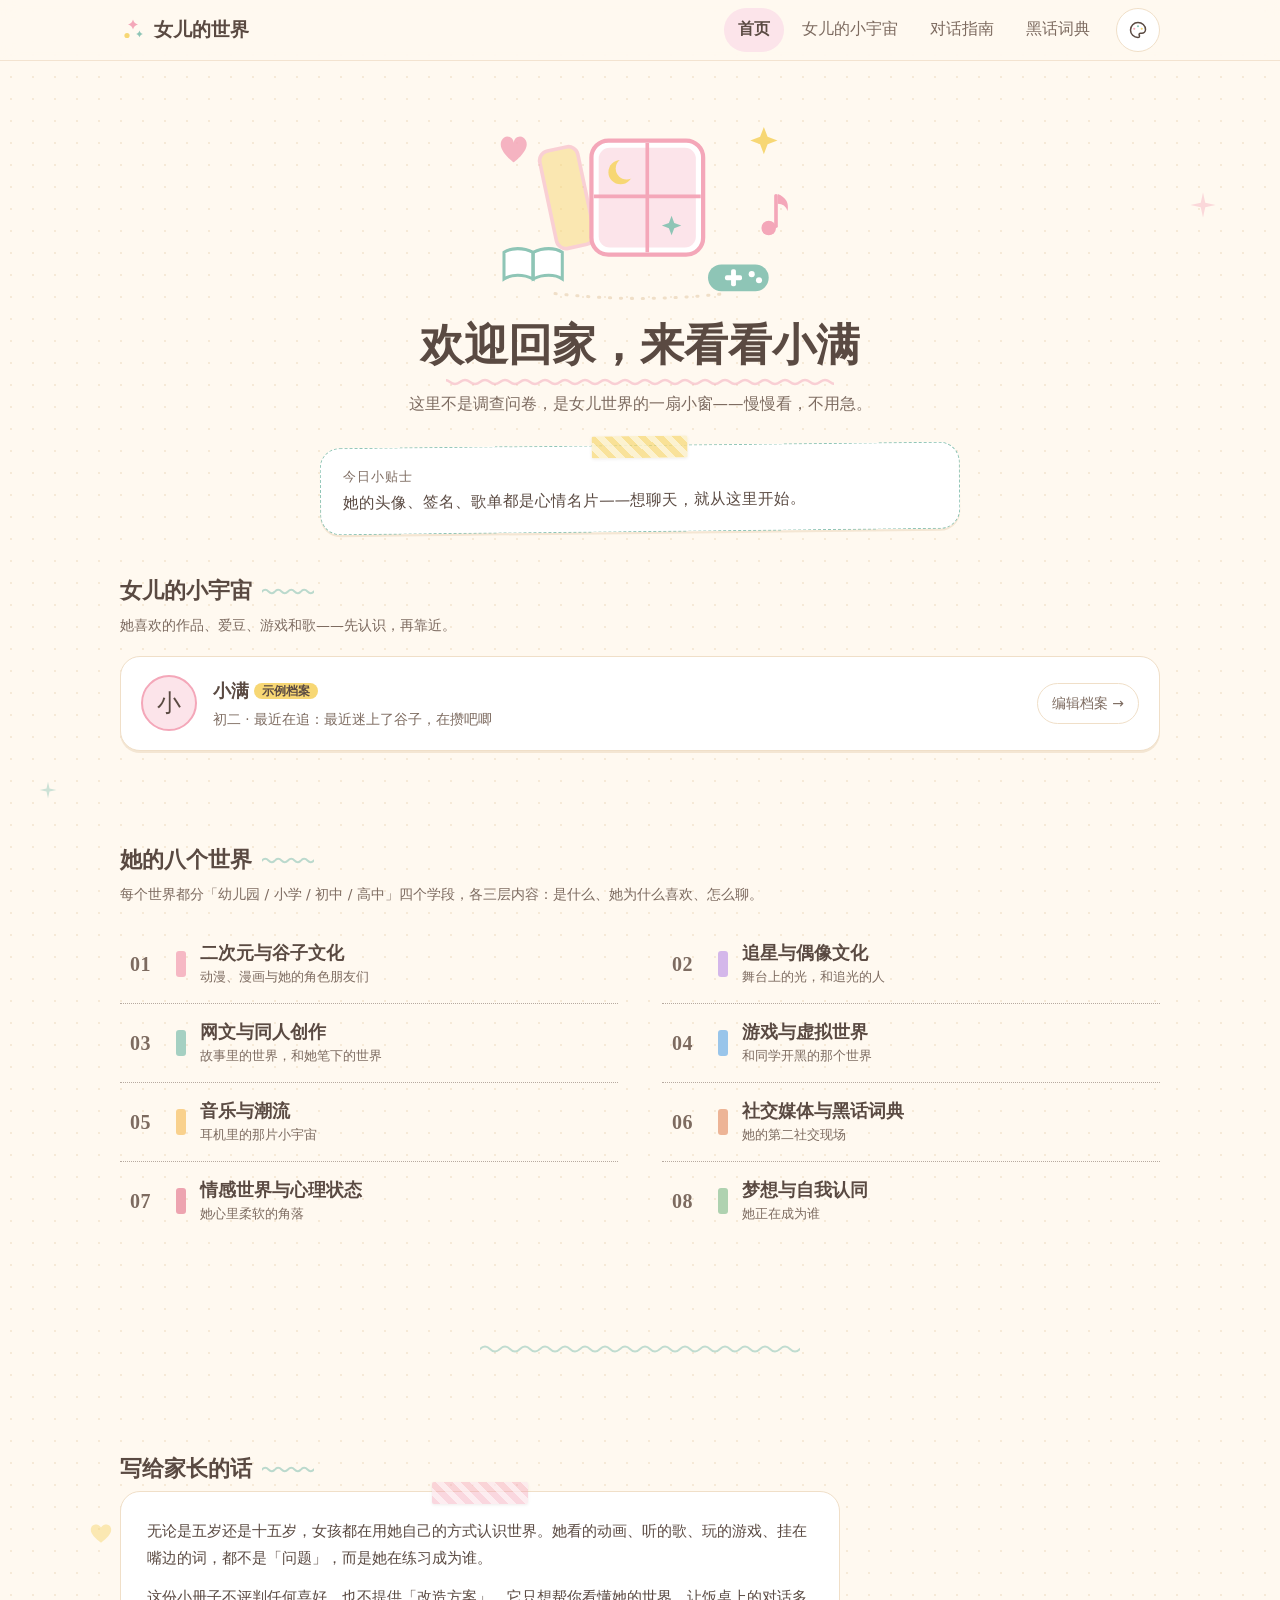
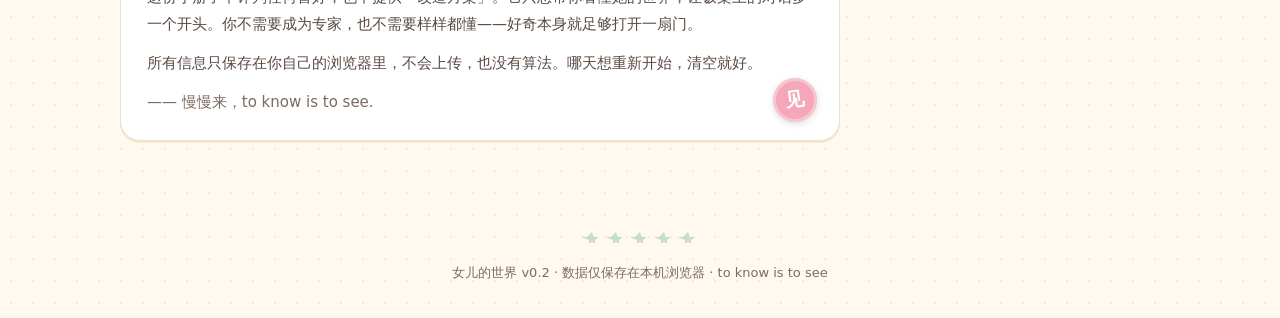
==== commit a79e0f11: "update" ====
--- a/index.html
+++ b/index.html
@@ -15,6 +15,7 @@
       try {
         var t = localStorage.getItem("dw-theme");
         if (t) document.documentElement.dataset.theme = t;
+        if ("IntersectionObserver" in window) document.documentElement.classList.add("io");
       } catch (e) {}
     })();
   </script>
@@ -95,7 +96,6 @@
       <h1 id="greeting">欢迎回家</h1>
       <p class="hero-sub">这里不是调查问卷，是女儿世界的一扇小窗——慢慢看，不用急。</p>
       <div class="tip-card">
-        <span class="tip-icon">🌼</span>
         <div>
           <div class="tip-label">今日小贴士</div>
           <p id="tip-text" class="mt-0"></p>
@@ -116,15 +116,15 @@
       </a>
     </section>
 
-    <section class="section reveal">
+    <section class="section-lg reveal">
       <h2 class="section-title">她的八个世界</h2>
       <p class="section-desc">每个世界都分「幼儿园 / 小学 / 初中 / 高中」四个学段，各三层内容：是什么、她为什么喜欢、怎么聊。</p>
-      <div class="grid-modules reveal-stagger" id="module-grid"></div>
+      <nav class="toc" id="module-grid" aria-label="她的八个世界"></nav>
     </section>
 
     <hr class="divider" />
 
-    <section class="section reveal">
+    <section class="section-lg reveal">
       <h2 class="section-title">写给家长的话</h2>
       <div class="letter">
         <p>无论是五岁还是十五岁，女孩都在用她自己的方式认识世界。她看的动画、听的歌、玩的游戏、挂在嘴边的词，都不是「问题」，而是她在练习成为谁。</p>
@@ -174,7 +174,7 @@
       }
 
       document.getElementById("module-grid").innerHTML = window.DATA.modules
-        .map(moduleCardHTML)
+        .map(tocItemHTML)
         .join("");
 
       initThemeSwitcher();
--- a/css/themes/journal.css
+++ b/css/themes/journal.css
@@ -9,10 +9,12 @@
   --accent: #8EC5B6;
   --accent-2: #F7D774;
   --text: #5A4A42;
-  --text-soft: #9C8A80;
+  --text-soft: #7D6B60;
   --line: #F0DFC8;
   --danger: #E8886C;
+  --danger-ink: #A34E36;
   --seal: var(--primary);
+  --focus-ink: #B05970;
   --font-title: "LXGW WenKai", "霞鹜文楷", "Kaiti SC", "STKaiti", "KaiTi", cursive;
   --font-body: "PingFang SC", "Hiragino Sans GB", "Microsoft YaHei", system-ui, -apple-system, sans-serif;
   --radius-card: 20px;
--- a/css/themes/dream.css
+++ b/css/themes/dream.css
@@ -8,10 +8,12 @@
   --accent: #7FC8E8;
   --accent-2: #FFC7DE;
   --text: #4A4460;
-  --text-soft: #8B85A3;
+  --text-soft: #6E6890;
   --line: #E0DAF2;
   --danger: #E58FA2;
+  --danger-ink: #B14F68;
   --seal: var(--primary);
+  --focus-ink: #6A5CA8;
   --font-title: "LXGW WenKai", "霞鹜文楷", "Kaiti SC", "STKaiti", "KaiTi", cursive;
   --font-body: "PingFang SC", "Hiragino Sans GB", "Microsoft YaHei", system-ui, -apple-system, sans-serif;
   --radius-card: 24px;
--- a/css/themes/minimal.css
+++ b/css/themes/minimal.css
@@ -8,10 +8,12 @@
   --accent: #9AA8A0;
   --accent-2: #D9C8A9;
   --text: #3D3A37;
-  --text-soft: #8A8580;
+  --text-soft: #6E6A64;
   --line: #E5E2DC;
   --danger: #C4705F;
+  --danger-ink: #A85A48;
   --seal: var(--primary);
+  --focus-ink: #A85668;
   --font-title: "PingFang SC", "Hiragino Sans GB", "Microsoft YaHei", system-ui, -apple-system, sans-serif;
   --font-body: "PingFang SC", "Hiragino Sans GB", "Microsoft YaHei", system-ui, -apple-system, sans-serif;
   --radius-card: 16px;
@@ -27,18 +29,11 @@
   background-size: 32px 32px;
 }
 
-/* 贴纸/胶带/波浪装饰退场；模块品牌色以顶部细条保留 */
-:root[data-theme="minimal"] .module-card::before,
+/* 贴纸/胶带/波浪装饰退场；模块识别只留色块 */
 :root[data-theme="minimal"] .tip-card::before,
-:root[data-theme="minimal"] .sticker::after {
+:root[data-theme="minimal"] .sticker::after,
+:root[data-theme="minimal"] .letter::before {
   display: none;
-}
-:root[data-theme="minimal"] .module-card::after {
-  content: "";
-  position: absolute;
-  inset: 0 0 auto 0;
-  height: 5px;
-  background: var(--mcolor, var(--primary));
 }
 :root[data-theme="minimal"] .sticker { transform: none; }
 :root[data-theme="minimal"] .section-title::after {
@@ -70,5 +65,5 @@
   -webkit-mask: none;
   mask: none;
 }
-:root[data-theme="minimal"] .method-no { transform: none; }
-:root[data-theme="minimal"] .method-card:nth-child(even) .method-no { transform: none; }
+/* 简约主题：目录条目 hover 不加底色洗染，只让色块展宽 */
+:root[data-theme="minimal"] .toc-item:hover { background: transparent; }
--- a/css/themes/vintage.css
+++ b/css/themes/vintage.css
@@ -6,12 +6,15 @@
   --primary: #B0714B;
   --primary-soft: #EAD9C6;
   --accent: #7C8C6E;
-  --accent-2: #C9A66B;
   --text: #4F4034;
-  --text-soft: #8C7B6A;
+  --text-soft: #6F5E4C;
   --line: #DCCDB2;
   --danger: #A9554C;
+  --danger-ink: #974840;
+  --accent-2: #D4B37C;
   --seal: #A9554C;
+  --focus-ink: #9A4A42;
+  --on-primary: #F8F1E3;
   --font-title: "LXGW WenKai", "霞鹜文楷", "Kaiti SC", "STKaiti", "KaiTi", cursive;
   --font-body: "Kaiti SC", "STKaiti", "KaiTi", "PingFang SC", "Hiragino Sans GB", serif;
   --radius-card: 18px;
--- a/css/main.css
+++ b/css/main.css
@@ -1,20 +1,25 @@
 /* ============================================================
    女儿的世界 · main.css
    Hallmark · genre: playful · macrostructure: Journal Front Page / Workbench / Long Document
-   design-system: design.md · designed-as-app
+   design-system: design.md · designed-as-app · v2（破卡片汤 / emoji 退役 / 装饰收敛 / 节奏两档）
    基础 + 组件样式。颜色/字体/圆角全部来自主题 Token（css/themes/*.css）。
-   设计规范：doc/女儿的世界/03-视觉设计规范.md + design.md
+   设计规范：design.md（唯一事实源）
    ============================================================ */
 
-/* Hallmark · pre-emit critique: P5 H4 E5 S5 R4 V3（app 场景：一致性优先于多样性） */
+/* Hallmark · pre-emit critique: P5 H5 E5 S5 R5 V4（app 场景：一致性优先于多样性；
+   v2 将「一种卡片 × N 次」拆为 目录/笔记段/词条行/登记表/文档流 五种声音） */
 
 /* ---------- 跨主题 token（主题文件可覆写） ---------- */
 :root {
   --shadow-card: 0 2px 0 color-mix(in srgb, var(--line) 70%, transparent);
   --shadow-lift: 0 12px 26px color-mix(in srgb, var(--text) 12%, transparent);
   --seal: var(--primary);
+  --focus-ink: var(--text);   /* 焦点环：与纸面 ≥3:1，主题覆写深色档 */
+  --on-primary: var(--text);  /* primary 填充上的文字色（vintage 覆写为米白） */
+  --danger-ink: var(--danger); /* danger 作文字色的深色档（≥4.5:1） */
   --ease-out: cubic-bezier(0.22, 1, 0.36, 1);
   --dur: 220ms;
+  --dot-rule: 1px dotted color-mix(in srgb, var(--text-soft) 55%, transparent);
 }
 
 /* ---------- Reset & 基础 ---------- */
@@ -64,7 +69,7 @@
 }
 
 :focus-visible {
-  outline: 2px solid var(--primary);
+  outline: 2px solid var(--focus-ink);
   outline-offset: 2px;
   border-radius: 6px;
 }
@@ -94,7 +99,7 @@
   background: color-mix(in srgb, var(--bg) 88%, transparent);
   -webkit-backdrop-filter: blur(8px);
   backdrop-filter: blur(8px);
-  border-bottom: 1.5px dashed var(--line);
+  border-bottom: 1px solid color-mix(in srgb, var(--line) 80%, transparent);
 }
 
 .topnav .wrap {
@@ -243,7 +248,7 @@
 }
 .hero .hero-sub { color: var(--text-soft); max-width: 560px; margin: 0 auto; }
 
-/* 今日小贴士：便利贴（微倾 + 纸胶带） */
+/* 今日小贴士：便利贴（微倾 + 纸胶带）——旋转装饰锚点 1/3 */
 .tip-card {
   margin: 26px auto 0;
   max-width: 640px;
@@ -252,15 +257,12 @@
   border-radius: var(--radius-card);
   padding: 16px 22px;
   text-align: left;
-  display: flex;
-  gap: 12px;
-  align-items: flex-start;
   position: relative;
   box-shadow: var(--shadow-card);
   transform: rotate(-0.6deg);
 }
 
-/* 和纸胶带（doc/03 §1：贴纸与胶带元素），跨主题取 token 调色 */
+/* 和纸胶带：只贴便利贴与信纸 */
 .tip-card::before,
 .letter::before {
   content: "";
@@ -269,7 +271,7 @@
   left: 50%;
   width: 96px;
   height: 22px;
-  transform: translateX(-50%) rotate(-3deg);
+  transform: translateX(-50%);
   background:
     repeating-linear-gradient(45deg, transparent 0 6px, color-mix(in srgb, var(--card) 55%, transparent) 6px 12px),
     color-mix(in srgb, var(--accent-2) 72%, transparent);
@@ -278,21 +280,22 @@
   pointer-events: none;
 }
 .letter::before {
-  transform: translateX(-50%) rotate(2deg);
   background:
     repeating-linear-gradient(45deg, transparent 0 6px, color-mix(in srgb, var(--card) 55%, transparent) 6px 12px),
     color-mix(in srgb, var(--primary) 45%, transparent);
 }
-.tip-card .tip-icon { font-size: 20px; line-height: 1.6; flex-shrink: 0; }
 .tip-card .tip-label {
   font-size: 13px;
   color: var(--text-soft);
   font-family: var(--font-title);
-  letter-spacing: 0.04em;
-}
-
-/* ---------- 区块与卡片 ---------- */
+  letter-spacing: 0.08em;
+  margin-bottom: 2px;
+}
+
+/* ---------- 区块与节奏（两档：30 / 64） ---------- */
 .section { padding: 30px 0; }
+.section-lg { padding: 64px 0; }
+@media (max-width: 639px) { .section-lg { padding: 44px 0; } }
 
 .section-title {
   font-size: 22px;
@@ -315,6 +318,7 @@
 
 .section-desc { color: var(--text-soft); font-size: 14px; margin-bottom: 18px; }
 
+/* 通用纸卡：只用于「信物」类（便签等），不作默认容器 */
 .card {
   background: var(--card);
   border: 1px solid var(--line);
@@ -323,90 +327,79 @@
   box-shadow: var(--shadow-card);
 }
 
-/* ---------- 模块网格（doc/03 §4.1） ---------- */
-.grid-modules {
+/* ---------- 目录页（她的八个世界） ----------
+   手账目录原型：编号条目 + 模块色色块 + 点线分隔，不做卡片网格 */
+.toc {
   display: grid;
   grid-template-columns: 1fr;
-  gap: 18px;
-}
-@media (min-width: 480px) { .grid-modules { grid-template-columns: repeat(2, minmax(0, 1fr)); } }
-@media (min-width: 900px) { .grid-modules { grid-template-columns: repeat(3, minmax(0, 1fr)); } }
-
-.module-card {
-  position: relative;
-  display: block;
-  background: var(--card);
-  border: 1px solid var(--line);
-  border-radius: var(--radius-card);
-  padding: 22px 18px 16px;
+  column-gap: 44px;
+}
+@media (min-width: 720px) { .toc { grid-template-columns: repeat(2, minmax(0, 1fr)); } }
+
+.toc-item {
+  display: flex;
+  align-items: center;
+  gap: 14px;
+  padding: 15px 10px;
   text-decoration: none;
-  overflow: visible;
-  box-shadow: var(--shadow-card);
-  transition: transform var(--dur) var(--ease-out), box-shadow var(--dur) var(--ease-out);
-}
-
-/* 纸胶带（模块品牌色，贴在卡片上沿） */
-.module-card::before {
-  content: "";
-  position: absolute;
-  top: -9px;
-  left: 18px;
-  width: 64px;
-  height: 20px;
-  background: color-mix(in srgb, var(--mcolor, var(--primary)) 58%, transparent);
-  border-left: 1px dashed color-mix(in srgb, var(--text) 12%, transparent);
-  border-right: 1px dashed color-mix(in srgb, var(--text) 12%, transparent);
-  transform: rotate(-3deg);
-  border-radius: 2px;
-  pointer-events: none;
-}
-.module-card:nth-child(even)::before { left: auto; right: 18px; transform: rotate(3deg); }
-
-.module-card:hover {
-  transform: translateY(-4px) rotate(-0.4deg);
-  box-shadow: var(--shadow-lift);
-}
-
-.module-card:active { transform: translateY(-1px); transition-duration: 0.08s; }
-.module-card:focus-visible { outline-color: var(--mcolor, var(--primary)); }
-
-/* 入场渐次浮现：backwards fill，结束后不锁死 :hover transform */
+  border-bottom: var(--dot-rule);
+  transition: background var(--dur) var(--ease-out);
+}
+.toc-item:last-child,
+.toc-item:nth-last-child(2):nth-child(odd) { border-bottom: none; }
+
+.toc-no {
+  font-family: var(--font-title);
+  font-size: 20px;
+  font-weight: 700;
+  color: var(--text-soft);
+  min-width: 32px;
+  letter-spacing: 0.02em;
+}
+
+.toc-swatch {
+  width: 10px;
+  height: 26px;
+  border-radius: 3px;
+  background: var(--mcolor, var(--primary));
+  opacity: 0.8;
+  flex-shrink: 0;
+  transition: width var(--dur) var(--ease-out), opacity var(--dur) var(--ease-out);
+}
+
+.toc-body { display: flex; flex-direction: column; min-width: 0; flex: 1; }
+.toc-title { font-family: var(--font-title); font-size: 17.5px; font-weight: 700; line-height: 1.5; }
+.toc-tagline { font-size: 13px; color: var(--text-soft); margin-top: 1px; line-height: 1.6; }
+
+.toc-arrow {
+  color: var(--text-soft);
+  opacity: 0;
+  transform: translateX(-5px);
+  transition: opacity var(--dur) var(--ease-out), transform var(--dur) var(--ease-out);
+  flex-shrink: 0;
+}
+
+.toc-item:hover { background: color-mix(in srgb, var(--mcolor, var(--primary)) 8%, transparent); }
+.toc-item:hover .toc-swatch { width: 26px; opacity: 1; }
+.toc-item:hover .toc-arrow { opacity: 1; transform: translateX(0); }
+.toc-item:focus-visible { outline-color: var(--focus-ink); }
+
+/* 入场渐次浮现：backwards fill，不锁死后续交互 */
 @media (prefers-reduced-motion: no-preference) {
-  .module-card { animation: rise-in 0.5s cubic-bezier(0.22, 1, 0.36, 1) backwards; }
-  .module-card:nth-child(2) { animation-delay: 0.06s; }
-  .module-card:nth-child(3) { animation-delay: 0.12s; }
-  .module-card:nth-child(4) { animation-delay: 0.18s; }
-  .module-card:nth-child(5) { animation-delay: 0.24s; }
-  .module-card:nth-child(6) { animation-delay: 0.30s; }
-  .module-card:nth-child(7) { animation-delay: 0.36s; }
-  .module-card:nth-child(8) { animation-delay: 0.42s; }
+  .toc-item { animation: rise-in 0.5s cubic-bezier(0.22, 1, 0.36, 1) backwards; }
+  .toc-item:nth-child(2) { animation-delay: 0.05s; }
+  .toc-item:nth-child(3) { animation-delay: 0.10s; }
+  .toc-item:nth-child(4) { animation-delay: 0.15s; }
+  .toc-item:nth-child(5) { animation-delay: 0.20s; }
+  .toc-item:nth-child(6) { animation-delay: 0.25s; }
+  .toc-item:nth-child(7) { animation-delay: 0.30s; }
+  .toc-item:nth-child(8) { animation-delay: 0.35s; }
   @keyframes rise-in {
     from { opacity: 0; transform: translateY(10px); }
   }
 }
 
-.module-card .m-emoji { font-size: 30px; line-height: 1; margin-bottom: 10px; }
-.module-card .m-title { font-family: var(--font-title); font-size: 18px; font-weight: 700; }
-.module-card .m-tagline { font-size: 13.5px; color: var(--text-soft); margin-top: 4px; }
-
-.module-card .m-stage {
-  position: absolute;
-  top: 14px;
-  right: 14px;
-  display: flex;
-  gap: 4px;
-}
-.module-card .m-stage i {
-  font-style: normal;
-  font-size: 12px;
-  padding: 1px 7px;
-  border-radius: 999px;
-  background: var(--bg-soft);
-  border: 1px solid var(--line);
-  color: var(--text-soft);
-}
-
-/* ---------- 档案卡（首页横向，doc/03 §4.7） ---------- */
+/* ---------- 档案卡（首页横卡） ---------- */
 .archive-card {
   display: flex;
   align-items: center;
@@ -439,6 +432,14 @@
   color: var(--text);
 }
 
+/* 模块页编号徽章（01–08，与首页目录一致；--mcolor 由 JS 注入） */
+.mod-badge {
+  background: color-mix(in srgb, var(--mcolor, var(--primary)) 24%, var(--card));
+  border-color: var(--mcolor, var(--primary));
+  font-size: 19px;
+  letter-spacing: 0.05em;
+}
+
 .archive-card .a-name { font-family: var(--font-title); font-size: 18px; font-weight: 700; }
 .archive-card .a-meta { font-size: 13.5px; color: var(--text-soft); }
 .archive-card .a-edit {
@@ -464,12 +465,13 @@
   vertical-align: 2px;
 }
 
-/* ---------- 贴纸标签（doc/03 §4.2，颜色不随主题） ---------- */
+/* ---------- 贴纸标签（三层分区，颜色不随主题） ----------
+   旋转装饰锚点 2/3 */
 .sticker {
   display: inline-flex;
   align-items: center;
   gap: 8px;
-  padding: 5px 16px 5px 12px;
+  padding: 5px 16px 5px 14px;
   border-radius: 999px;
   font-size: 14.5px;
   font-weight: 600;
@@ -491,23 +493,31 @@
 .sticker-why  { background: #FCE4EA; color: #B04A6E; }
 .sticker-how  { background: #E4F4EC; color: #3E7D5C; }
 
-/* ---------- 三层内容卡片 ---------- */
+/* ---------- 三层内容：笔记段（是什么 / 她为什么喜欢） ---------- */
 .layer { margin-top: 26px; }
-.layer .sticker { margin-bottom: 14px; }
-
-.layer-cards { display: grid; grid-template-columns: repeat(auto-fit, minmax(min(100%, 260px), 1fr)); gap: 14px; }
-
-.info-card {
-  background: var(--card);
-  border: 1px solid var(--line);
-  border-radius: var(--radius-card);
-  padding: 16px 18px;
-  box-shadow: var(--shadow-card);
-}
-.info-card h4 { font-size: 16.5px; margin-bottom: 6px; }
-.info-card p { font-size: 14.5px; color: var(--text); }
-
-/* ---------- 话术气泡（doc/03 §4.3） ---------- */
+.layer .sticker { margin-bottom: 12px; }
+
+.notes { display: grid; gap: 2px; }
+
+.note h4 {
+  font-size: 16.5px;
+  margin-bottom: 4px;
+  display: flex;
+  align-items: center;
+  gap: 9px;
+}
+/* 模块色短线：笔记的「荧光笔标记」 */
+.note h4::before {
+  content: "";
+  width: 15px;
+  height: 3px;
+  border-radius: 2px;
+  background: var(--mcolor, var(--accent));
+  flex-shrink: 0;
+}
+.note p { font-size: 14.5px; }
+
+/* ---------- 话术气泡（怎么聊——全站保留的「纸片」声音） ---------- */
 .bubbles-label {
   font-size: 13px;
   color: var(--text-soft);
@@ -542,7 +552,7 @@
   transform: rotate(8deg);
 }
 
-/* ---------- 红线提示卡（doc/03 §4.4） ---------- */
+/* ---------- 红线提示卡 / 建议块 ---------- */
 .redline {
   margin-top: 16px;
   background: color-mix(in srgb, var(--danger) 10%, var(--card));
@@ -550,8 +560,7 @@
   border-radius: var(--radius-card);
   padding: 14px 18px;
 }
-.redline .redline-title { font-weight: 700; color: var(--danger); margin-bottom: 4px; }
-.redline .redline-title::before { content: "🕊️ "; }
+.redline .redline-title { font-weight: 700; font-family: var(--font-title); color: var(--danger-ink); margin-bottom: 4px; }
 .redline p { font-size: 14.5px; }
 
 .advice-block {
@@ -560,10 +569,9 @@
   border-radius: var(--radius-card);
   padding: 12px 18px;
 }
-.advice-block .advice-title { font-weight: 700; margin-bottom: 4px; }
-.advice-block .advice-title::before { content: "🌱 "; }
-
-/* ---------- 学段分段控件（doc/03 §4.5） ---------- */
+.advice-block .advice-title { font-weight: 700; font-family: var(--font-title); margin-bottom: 4px; }
+
+/* ---------- 学段分段控件 ---------- */
 .seg {
   display: inline-flex;
   flex-wrap: wrap;
@@ -587,7 +595,7 @@
 }
 .seg-btn[aria-pressed="true"] {
   background: var(--primary);
-  color: var(--text);
+  color: var(--on-primary);
   font-weight: 700;
   box-shadow: 0 2px 0 color-mix(in srgb, var(--text) 10%, transparent);
 }
@@ -600,7 +608,7 @@
   display: none;
 }
 .seg-btn.recommended .rec-dot { display: inline-block; }
-.seg-btn[aria-pressed="true"] .rec-dot { background: var(--text); }
+.seg-btn[aria-pressed="true"] .rec-dot { background: var(--on-primary); }
 
 /* ---------- 通用按钮 ---------- */
 .btn {
@@ -622,13 +630,13 @@
 .btn-primary {
   background: var(--primary);
   border-color: var(--primary);
-  color: var(--text);
+  color: var(--on-primary);
   font-weight: 700;
   box-shadow: 0 3px 0 color-mix(in srgb, var(--text) 12%, transparent);
 }
 .btn-ghost { background: transparent; }
 
-/* ---------- 提示条 ---------- */
+/* ---------- 提示条 / 匹配卡 ---------- */
 .banner-tip {
   background: var(--accent-2);
   border-radius: var(--radius-card);
@@ -651,8 +659,7 @@
   margin-bottom: 18px;
   font-size: 14.5px;
 }
-.match-card .match-title { font-weight: 700; margin-bottom: 4px; }
-.match-card .match-title::before { content: "💗 "; }
+.match-card .match-title { font-weight: 700; font-family: var(--font-title); margin-bottom: 4px; }
 
 /* ---------- 档案页 ---------- */
 .profile-head { display: flex; align-items: center; gap: 18px; flex-wrap: wrap; margin-bottom: 20px; }
@@ -671,24 +678,30 @@
   font-size: 13.5px;
   text-decoration: none;
 }
-a.chip { transition: border-color var(--dur) var(--ease-out), transform var(--dur) var(--ease-out); }
-a.chip:hover { border-color: var(--primary); transform: rotate(-1.5deg); }
+a.chip { transition: border-color var(--dur) var(--ease-out), background var(--dur) var(--ease-out); }
+a.chip:hover { border-color: var(--primary); background: var(--primary-soft); }
 .chip-btn { min-height: 34px; transition: background var(--dur) var(--ease-out), border-color var(--dur) var(--ease-out), transform 0.15s var(--ease-out); }
 .chip-btn:active { transform: scale(0.96); }
 .chip-btn[aria-pressed="true"] { background: var(--primary-soft); border-color: var(--primary); font-weight: 600; }
 .chip-faction { background: var(--primary-soft); border-color: var(--primary); font-weight: 600; }
 
-.kv-list { display: grid; grid-template-columns: 1fr; gap: 12px; }
-@media (min-width: 640px) { .kv-list { grid-template-columns: repeat(2, minmax(0, 1fr)); } }
-.kv-list .kv {
-  background: var(--card);
-  border: 1px solid var(--line);
-  border-radius: var(--radius-card);
-  padding: 12px 16px;
-  box-shadow: var(--shadow-card);
-}
-.kv-list .kv-label { font-size: 13px; color: var(--text-soft); }
+/* 登记表（她喜欢什么）：label 与值一行，行间点线——手账登记页 */
+.kv-list { max-width: 680px; }
+.kv {
+  display: grid;
+  grid-template-columns: 150px 1fr;
+  gap: 12px;
+  padding: 13px 2px;
+  border-bottom: var(--dot-rule);
+  align-items: baseline;
+}
+.kv-list .kv:first-child { padding-top: 4px; }
+.kv-list .kv:last-child { border-bottom: none; }
+.kv-list .kv-label { font-size: 13.5px; color: var(--text-soft); font-family: var(--font-title); }
 .kv-list .kv-value { font-size: 15px; overflow-wrap: anywhere; }
+@media (max-width: 559px) {
+  .kv { grid-template-columns: 1fr; gap: 2px; }
+}
 
 .empty-hint {
   color: var(--text-soft);
@@ -746,7 +759,7 @@
 
 .form-actions { display: flex; gap: 12px; flex-wrap: wrap; margin-top: 6px; }
 
-/* ---------- 词典页（doc/03 §4.8） ---------- */
+/* ---------- 词典页：词条行（不做卡片墙） ---------- */
 .search-box {
   width: 100%;
   border-radius: 999px;
@@ -777,30 +790,43 @@
 }
 .tab-btn:hover { border-color: var(--primary); color: var(--text); }
 .tab-btn:active { transform: scale(0.97); }
-.tab-btn.on { background: var(--primary); border-color: var(--primary); color: var(--text); font-weight: 700; }
-
-.gloss-grid { display: grid; grid-template-columns: 1fr; gap: 14px; }
-@media (min-width: 700px) { .gloss-grid { grid-template-columns: repeat(2, minmax(0, 1fr)); } }
-
-.gloss-card {
-  background: var(--card);
-  border: 1px solid var(--line);
-  border-radius: var(--radius-card);
-  padding: 14px 18px;
-  box-shadow: var(--shadow-card);
-}
-.gloss-card .g-term {
+.tab-btn.on { background: var(--primary); border-color: var(--primary); color: var(--on-primary); font-weight: 700; }
+
+.dict-grid { display: grid; grid-template-columns: 1fr; column-gap: 44px; }
+@media (min-width: 700px) { .dict-grid { grid-template-columns: repeat(2, minmax(0, 1fr)); } }
+
+.dict-row {
+  padding: 14px 8px 16px;
+  border-bottom: var(--dot-rule);
+  transition: background var(--dur) var(--ease-out);
+}
+.dict-row:hover { background: color-mix(in srgb, var(--mcolor, var(--primary)) 6%, transparent); }
+.dict-grid .dict-row:last-child { border-bottom: none; }
+
+.dict-row .d-term {
   font-weight: 700;
-  font-size: 16.5px;
+  font-size: 17.5px;
   font-family: var(--font-title);
   display: flex;
-  align-items: center;
-  gap: 8px;
+  align-items: baseline;
+  gap: 4px;
   flex-wrap: wrap;
-}
-.gloss-card .g-module { font-size: 12px; color: var(--text-soft); border: 1px solid var(--line); border-radius: 999px; padding: 0 8px; font-family: var(--font-body); }
-.gloss-card .g-hot { font-size: 12px; background: var(--accent-2); border-radius: 999px; padding: 0 8px; font-family: var(--font-body); }
-.gloss-card .g-meaning { font-size: 14.5px; margin-top: 6px; }
+  line-height: 1.6;
+}
+/* 模块色圆点：词的「归属地」 */
+.dict-row .d-term::before {
+  content: "";
+  width: 8px;
+  height: 8px;
+  border-radius: 50%;
+  background: var(--mcolor, var(--accent));
+  flex-shrink: 0;
+  align-self: center;
+  margin-right: 6px;
+}
+.dict-row .g-module { font-size: 12px; color: var(--text-soft); font-family: var(--font-title); padding: 0; border: none; font-weight: 400; }
+.dict-row .g-hot { font-size: 12px; color: var(--danger-ink); font-weight: 600; font-family: var(--font-body); }
+.dict-row .d-meaning { font-size: 14.5px; margin-top: 4px; }
 
 .reply-block {
   margin-top: 10px;
@@ -842,7 +868,7 @@
   box-shadow: var(--shadow-card);
 }
 .letter p { font-size: 15px; }
-/* 蜡封印 */
+/* 蜡封印——旋转装饰锚点 3/3 */
 .letter::after {
   content: "见";
   position: absolute;
@@ -883,58 +909,43 @@
   mask: url("data:image/svg+xml,%3Csvg xmlns='http://www.w3.org/2000/svg' width='24' height='12' viewBox='0 0 24 12'%3E%3Cpath d='M12 1l1.7 5 5.3.1-4.3 3.1 1.6 5-4.3-3.1-4.3 3.1 1.6-5L1.3 6.1l5.3-.1z' fill='%23000'/%3E%3C/svg%3E") repeat-x center / 24px 12px;
 }
 
-/* ---------- 父女对话指南 ---------- */
-.guide-grid {
-  display: grid;
-  grid-template-columns: repeat(auto-fit, minmax(min(100%, 280px), 1fr));
-  gap: 14px;
-}
-
-.method-card {
-  background: var(--card);
-  border: 1px solid var(--line);
-  border-radius: var(--radius-card);
-  padding: 16px 18px;
-  box-shadow: var(--shadow-card);
-}
-
-.method-card h4 {
-  font-size: 16.5px;
-  margin-bottom: 10px;
-  display: flex;
-  align-items: center;
-  gap: 8px;
-}
-
-/* 编号圆标：手写数字贴纸 */
-.method-no {
-  width: 24px;
-  height: 24px;
-  border-radius: 50%;
+/* ---------- 对话指南：编号文档流 ---------- */
+.doc-list { display: grid; gap: 0; }
+
+.doc-item {
+  padding: 17px 4px 19px;
+  border-bottom: var(--dot-rule);
+}
+.doc-list .doc-item:first-child { padding-top: 6px; }
+.doc-list .doc-item:last-child { border-bottom: none; }
+
+.doc-head {
+  display: flex;
+  align-items: baseline;
+  gap: 10px;
+  margin-bottom: 5px;
+  flex-wrap: wrap;
+}
+.doc-no {
+  font-family: var(--font-title);
+  font-size: 15px;
+  font-weight: 700;
+  color: var(--text-soft);
   flex-shrink: 0;
-  display: inline-grid;
-  place-items: center;
-  font-size: 12.5px;
-  font-weight: 700;
+}
+.doc-item h4 { font-size: 16.5px; }
+.doc-item p { font-size: 14.5px; }
+
+.doc-when {
+  display: block;
+  font-size: 13px;
+  color: var(--text-soft);
   font-family: var(--font-title);
-  background: var(--primary-soft);
-  border: 1.5px solid var(--primary);
-  transform: rotate(-4deg);
-}
-.method-card:nth-child(even) .method-no { transform: rotate(4deg); }
-
-.method-when {
-  display: inline-block;
-  font-size: 12.5px;
-  padding: 2px 10px;
-  border-radius: 999px;
-  background: var(--bg-soft);
-  border: 1px solid var(--line);
-  color: var(--text-soft);
-  margin-bottom: 10px;
-}
-
-.method-card p { font-size: 14.5px; margin-bottom: 0; }
+  margin-bottom: 5px;
+}
+
+.doc-item.dont h4 { color: var(--danger-ink); }
+.doc-item.dont .doc-no { color: var(--danger-ink); }
 
 .age-points {
   margin: 8px 0 0;
@@ -945,9 +956,6 @@
 
 .age-points li { font-size: 14.5px; }
 
-.dont-card { border-color: color-mix(in srgb, var(--danger) 45%, var(--line)); }
-.dont-card h4 { color: var(--danger); }
-
 /* ---------- 工具类 ---------- */
 .text-soft { color: var(--text-soft); }
 .mt-0 { margin-top: 0; }
@@ -962,13 +970,24 @@
 }
 .back-link:hover { color: var(--text); }
 
-/* ---------- 动效降级（doc/03 §5/§6） ---------- */
+/* 滚动轻浮现：仅当 JS 与 IntersectionObserver 可用（html.io，由内联脚本标记）
+   且未要求减动效时启用；任何一环缺失，内容直接可见。 */
+@media (prefers-reduced-motion: no-preference) {
+  html.io .reveal {
+    opacity: 0;
+    transform: translateY(10px);
+    transition: opacity 0.5s var(--ease-out), transform 0.5s var(--ease-out);
+  }
+  html.io .reveal.in { opacity: 1; transform: none; }
+}
+
+/* ---------- 动效降级 ---------- */
 @media (prefers-reduced-motion: reduce) {
   *, *::before, *::after {
     animation-duration: 0.01ms !important;
     animation-iteration-count: 1 !important;
     transition-duration: 0.01ms !important;
   }
-  .module-card:hover, .archive-card:hover, .btn:hover { transform: none; }
-  .tip-card, .letter::after, .method-no { transform: none; }
-}
+  .archive-card:hover, .btn:hover { transform: none; }
+  .tip-card, .letter::after, .sticker { transform: none; }
+}
